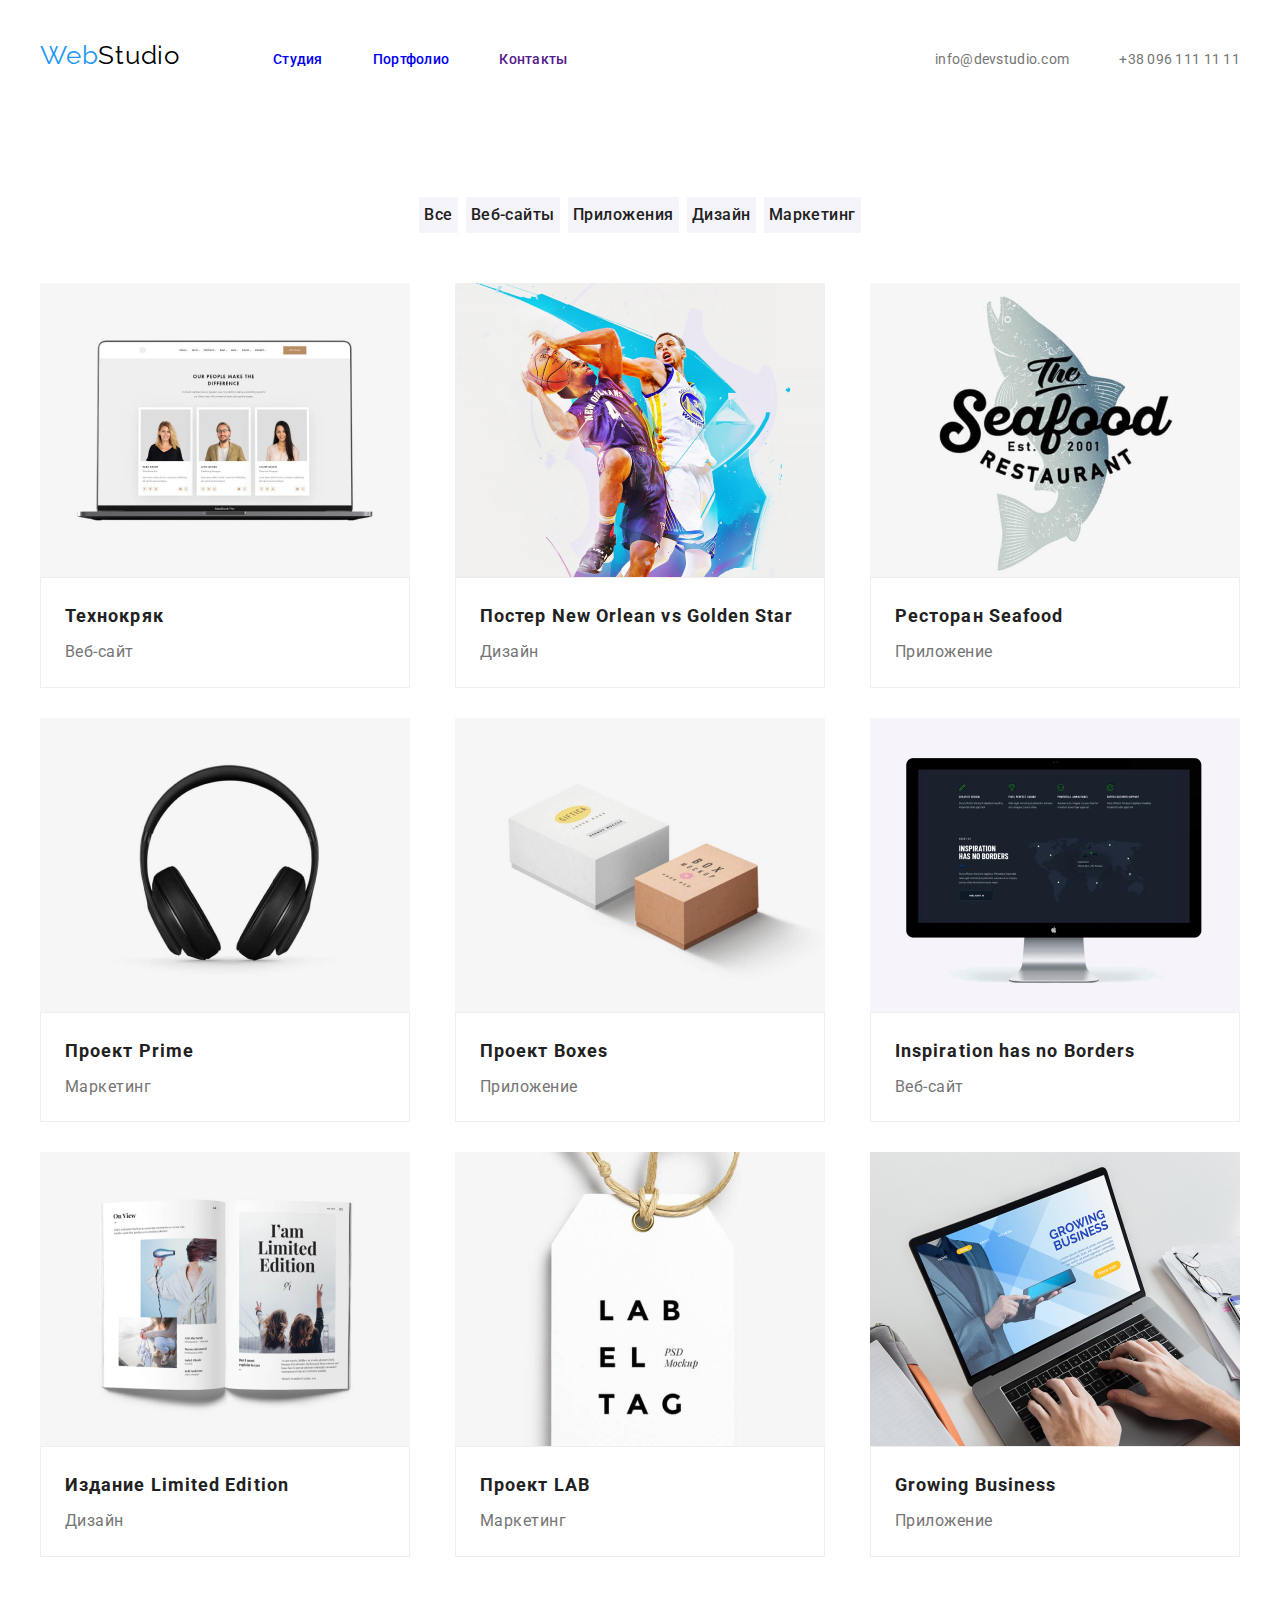
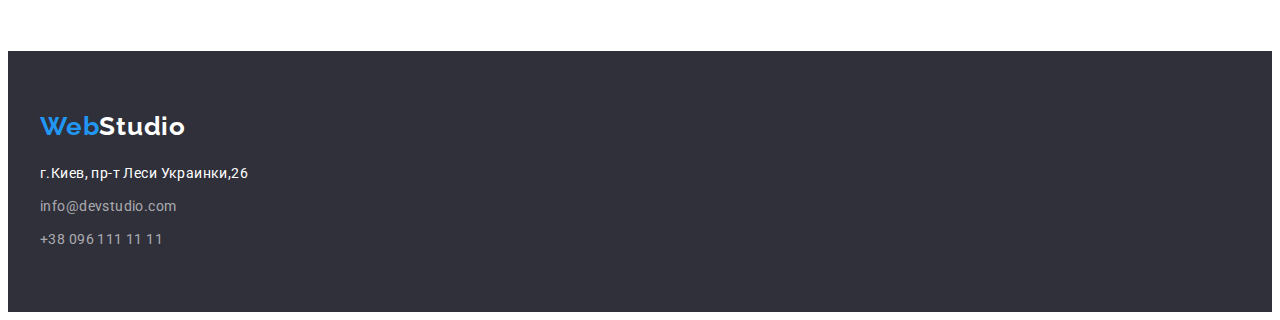
==== portfolio.html @ 10605dd2 "изменения" ====
<!DOCTYPE html>
<html lang="ru">
<head>
    <meta charset="UTF-8">
    <meta http-equiv="X-UA-Compatible" content="IE=edge">
    <meta name="viewport" content="width=device-width, initial-scale=1.0">
    <title>Портфолио</title>
    <link rel="preconnect" href="https://fonts.googleapis.com">
    <link rel="preconnect" href="https://fonts.gstatic.com" crossorigin>
    <link href="https://fonts.googleapis.com/css2?family=Raleway:wght@700&family=Roboto:wght@400;500;700;900&display=swap"
        rel="stylesheet">
        <link rel="stylesheet" href="https://cdnjs.cloudflare.com/ajax/libs/modern-normalize/1.1.0/modern-normalize.min.css"
            integrity="sha512-wpPYUAdjBVSE4KJnH1VR1HeZfpl1ub8YT/NKx4PuQ5NmX2tKuGu6U/JRp5y+Y8XG2tV+wKQpNHVUX03MfMFn9Q=="
            crossorigin="anonymous" referrerpolicy="no-referrer" />
    <link rel="stylesheet" href="./css/slyles.css">
</head>
<body>
    <!-- начальные ссылки -->
    
<header class="header-main ">
    <div class="conteiner correct">
        <a href="" class="logo link"><span class="web">Web</span>Studio</a>
        <nav class="title-nav">
            <ul class="title-nav-list list link">
                <li class="item-li"><a href="./index.html" class="title-nav-text link">Студия</a></li>
                <li class="item-li"><a href="./portfolio.html" class="title-nav-text link">Портфолио</a></li>
                <li class="item-li"><a href="" class="title-nav-text  link">Контакты</a></li>
            </ul>
        </nav>
        <ul class="site-nav list">
            <li class="item-li"><a href="mailto:info@devstudio.com" class="site-nav-mail link ">info@devstudio.com</a>
            </li>
            <li class="item-li"><a href="tel:+380961111111" class="site-nav-tel link">+38 096 111 11 11</a></li>
        </ul>
    </div>
</header>


<main>
<section class="section ">   
    <!-- button menu --> 
    <div class="conteiner">
    <h1 class="visually-hidden">button</h1>
<ul class="button-menu list">
<li class="button-li-portfolio">
<button type="button" class="button-menu-portfolio">Все</button>
</li>
<li class="button-li-portfolio"> <button type="button" class="button-menu-portfolio ">Веб-сайты</button></li>
<li class="button-li-portfolio"><button type="button" class="button-menu-portfolio">Приложения</button></li>
<li class="button-li-portfolio"><button type="button" class="button-menu-portfolio">Дизайн</button></li>
<li class="button-li-portfolio"><button type="button" class="button-menu-portfolio">Маркетинг</button></li>
</ul>
<!-- progect -->
<ul class="project-section-ul list">
    <li class="section-team-card" ><img class="img" src="./images/noutkomg.jpg" alt="ноутбук" width="370" height="290"> 
   <div class="conteiner-card"> 
       <h2 class="project-section-title">Технокряк</h2>
    <p class="project-section-text">Веб-сайт</p>
</div>
</li>
    <li class="section-project-card" ><img class="img" src="./images/basketnrw.jpg" alt="баскетбол" width="370" height="290">
  <div class="conteiner-card"> 
       <h2 lang="en" class="project-section-title">Постер New Orlean vs Golden Star</h2>
    <p class="project-section-text">Дизайн</p>
</div>
</li>

    <li class="section-project-card" ><img class="img" src="./images/seafood.jpg" alt="логотим морской еды" width="370" height="290">
   <div class="conteiner-card"> 
       <h2 lang="en" class="project-section-title">Ресторан Seafood</h2>
    <p class="project-section-text">Приложение</p>
</div>
</li>

    <li class="section-project-card" ><img class="img" src="./images/naush.jpg" alt="наушники" width="370" height="290">
   <div class="conteiner-card"> 
       <h2 lang="en" class="project-section-title">Проект Prime</h2>
    <p class="project-section-text">Маркетинг</p>
</div>
</li>


    <li class="section-project-card" ><img class="img" src="./images/korobki.jpg" alt="коробкт картонные" width="370" height="290">
  <div class="conteiner-card"> 
       <h2 lang="en" class="project-section-title">Проект Boxes</h2>
    <p class="project-section-text">Приложение</p>
</div>
</li>


    <li class="section-project-card"><img class="img" src="./images/monitor.jpg" alt="монитор компьтера" width="370" height="290">
    <div class="conteiner-card">
        <h2 lang="en" class="project-section-title">Inspiration has no Borders</h2>
    <p class="project-section-text">Веб-сайт</p>
</div>
</li>


    <li class="section-project-card" ><img class="img" src="./images/kniga.jpg" alt="книга" width="370" height="290">
    <div class="conteiner-card">
        <h2 lang="en" class="project-section-title">Издание Limited Edition</h2>
    <p class="project-section-text">Дизайн</p>
</div>
</li>


    <li class="section-project-card" ><img  class="img" src="./images/birka.jpg" alt="бирка" width="370" height="290">
    <div class="conteiner-card">
        <h2 class="project-section-title">Проект LAB</h2>
    <p class="project-section-text">Маркетинг</p>
</div>
</li>
    <li class="section-project-card" ><img class="img" src="./images/nout.jpg" alt="руки печатают на ноутбуке" width="370" height="290">
    <div class="conteiner-card">
        <h2 lang="en" class="project-section-title">Growing Business</h2>
    <p class="project-section-text">Приложение</p>
</div>
</li>
</ul>
</div>
</section>
</main>
<!-- Подвал страницы -->
<footer class="footer">
    <div class="conteiner">
        <a href="WebStudio" lang="en" class="footer-webstudio link"><span class="footer-web">Web</span>Studio</a>
        <address class="footer-address">
            <ul class="section-footer list">
                <li class="footer-li"> <a href="https://goo.gl/maps/JEW9ovbfu2PFGyKFA" target="_blank"
                        rel="noopener nofollow noreferrer" class="futer-maps link">
                        г.Киев, пр-т Леси Украинки,26</a> </li>
                <li class="footer-li"><a href=" mailto:info@devstudio.com"
                        class="footer-mail link">info@devstudio.com</a></li>
                <li class="footer-li"><a href="tel:+380961111111" class="footer-tel link">+38 096 111 11 11</a></li>
            </ul>
        </address>
    </div>
</footer>     
 </body>       
        </html>
---- css/slyles.css ----
:root {
    --primery-text-color: #757575;
    --title-text-color: #212121;
    --color-logo: #2196F3;
    --color-bacgraund-hovfut: #2F303A;
    --font-family: 'Raleway', sans-serif;
    --font-family: 'Roboto', sans-serif;
    --bacground-font-waight: #ffffff;
    --footer-mail-telefon: rgba(255, 255, 255, 0.6);

}

/*--------------------------------сброс----------------------*/
.list {
    list-style: none;
}

.link {
    text-decoration: none;
}

h1,
h2,
h3,
p {
    margin-top: 0;
    margin-bottom: 0;
    margin-left: 0;
}

ul,
ol {
    margin-top: 0;
    margin-bottom: 0;
    padding-left: 0;
}

img {
    display: block;
}

/*==========сброс======================*/
body {
    font-family: 'Roboto', sans-serif;
    color: var(--primery-text-color);
}

button {
    cursor: pointer;
}

.section {
    padding-top: 94px;
    padding-bottom: 94px;
}

/*main containires*/
.conteiner-main-portfolio {
    width: 1200px;
    display: flex;
    flex-direction: row;
    justify-content: space-between;
}

.conteiner {
    width: 1200px;
    margin-left: auto;
    margin-right: auto;
    padding-left: 15px;
    padding-right: 15px;
}

.correct {
    display: flex;
    align-items: baseline;
    padding-top: 32px;
    padding-bottom: 32px;
}

.img {
    display: block;
    max-width: 100%;
    height: auto;
}

.hight {
    display: block;
    padding-top: 0;
}

.visually-hidden {
    position: absolute;
    width: 1px;
    height: 1px;
    margin: -1px;
    border: 0;
    padding: 0;
    white-space: nowrap;
    clip-path: inset(100%);
    clip: rect(0 0 0 0);
    overflow: hidden;
}

/*title heder*/
.header-main {
    border-bottom: 1px rgba(0, 0, 0, 1);
    background-color: var(--bacground-font-waight);
}

/*логотип*/
.logo {
    margin-right: 93px;
    font-family: 'Raleway', sans-serif;
    font-size: 26px;
    line-height: 1.2;
    letter-spacing: 0.03em;
    color: #000000;
}

.web {
    color: var(--color-logo);
}

/*навигация хэдэр*/

.title-nav {
    display: block;
    font-weight: 500;
    font-size: 14px;
    line-height: 1.2;
    letter-spacing: 0.02em;
}

.title-nav-list {
    display: flex;
    align-items: baseline;
    font-size: 14px;
    line-height: 1.1;
    letter-spacing: 0.02em;
    color: var(--title-text-color);
}

.item-li:not(:last-child) {
    margin-right: 50px;
}


.title-nav-text {
    display: block;
    font-size: 14px;
    line-height: 1.1;
    letter-spacing: 0.02em
}

.title-nav-text:hover,
.title-nav-text:focus {
    color: var(--color-logo);
}

/*site nav */
.site-nav {
    display: flex;
    margin-left: auto;
    font-size: 14px;
    line-height: 1.2;
    letter-spacing: 0.02em;
}

.site-nav-mail {
    color: var(--primery-text-color);
}

.site-nav-mail:hover,
.site-nav-mail:focus {
    color: var(--color-logo);
}

.site-nav-tel {

    color: var(--primery-text-color);
}

.site-nav-tel:hover,
.site-nav-tel:focus {
    color: var(--color-logo);
}

/*===================================hero==========================*/
.hero {
    padding: 200px 0;
    text-align: center;
    background-color: var(--color-bacgraund-hovfut);
    color: var(--bacground-font-waight);

    background-image: linear-gradient(rgb(48, 49, 59, 0.4), rgb(48, 49, 59, 0.4)),
        url('/images/bacgrounfon.jpg');
    background-repeat: no-repeat;
    background-position: center;
    background-size: auto;
    background-origin: border-box;
}

.hero-title {
    margin-bottom: 40px;
    font-weight: 900;
    font-size: 44px;
    line-height: 60px;
    text-align: center;
    letter-spacing: 0.06em;
    text-transform: uppercase;
    color: var(--bacground-font-waight);
}

.button {
    min-width: 130px;
    padding: 10px 32px;
    font-weight: 700;
    font-size: 16px;
    line-height: 1.8;
    letter-spacing: 0.06em;
    cursor: pointer;
    background-color: var(--color-logo);
    color: var(--bacground-font-waight);
    border: 1px solid #000000;
    text-shadow: 0px 4px 4px rgba(0, 0, 0, 0.25);
}

.button:hover,
.button:focus {
    background-color: #188CE8;
    color: var(--bacground-font-waight);
}

/*========================HERO==================================================*/
/*============================section idea 2==============================================*/

.section-idea-ul {
    display: flex;
    justify-content: space-between;
    flex-basis: calc((100%-120px)/4)
}

.section-idea-details {
    font-size: 14px;
    line-height: 1.7;
    letter-spacing: 0.03em;
    color: var(--primery-text-color);
}

.section-idea-details:not(:last-child) {
    margin-right: 30px;
}

.section-title {
    margin-bottom: 10px;
    font-weight: 700;
    font-size: 14px;
    line-height: 1.1;
    letter-spacing: 0.03em;
    text-transform: uppercase;
    color: var(--title-text-color);
}

/*-------------------------------section-whatarewedoing-------------------------*/
.dopclass {
    display: block;
    padding-top: 0;
}

.section-title-main {
    font-weight: 700;
    font-size: 36px;
    line-height: 1.1;
    text-align: center;
    letter-spacing: 0.03em;
    color: var(--title-text-color);
}

.section-title-main {
    margin-bottom: 50px;
}

.feachers-list {
    display: flex;
    flex-direction: row;
    justify-content: space-between;
    align-items: flex-start;
}

.fichers-cards:not(:last-child) {
    margin-right: 30px;
}

.fichers-cards {
    flex-basis: calc((100%-90px)/3);
}

/*=================================section team===========================================*/
.team {
    background-color: #F5F4FA;
}

.section-team-ul {
    display: flex;
    justify-content: space-between;
    align-items: center;
    flex-wrap: wrap;
    flex-basis: calc((100%-120px)/4);
}

.section-team-card:not(:nth-child(4n)) {
    margin-right: 30px;
}

.section-team .section-team-card {
    background-color: var(--bacground-font-waight);
}

.section-title-team {
    margin-bottom: 10px;
    font-weight: 500;
    font-size: 16px;
    line-height: 1.2;
    text-align: center;
    letter-spacing: 0.03em;
    color: var(--title-text-color);
}

.section-team-prof {
    font-size: 16px;
    line-height: 1.2;
    text-align: center;
    letter-spacing: 0.03em;
    color: var(--primery-text-color);
}

.cont-team-text {
    padding: 30px 0;
    box-shadow: 0px 1px 3px rgba(0, 0, 0, 0.12), 0px 1px 1px rgba(0, 0, 0, 0.14), 0px 2px 1px rgba(0, 0, 0, 0.2);
    border-radius: 0px 0px 4px 4px;
}

/*=================================section team===========================================*/
/*=========================================footer================================================*/
.footer {
    display: block;
    padding: 60px 0;
    background-color: var(--color-bacgraund-hovfut);
    color: var(--bacground-font-waight) rpga;
    cursor: pointer;
}

.footer-webstudio {
    font-family: 'Raleway', sans-serif;
    font-weight: 700;
    font-size: 26px;
    line-height: 1.2;
    letter-spacing: 0.03em;
    color: var(--bacground-font-waight);
}

.footer-address {
    margin-top: 20px;
    font-style: normal;
    font-weight: 400;
    font-size: 14px;
    line-height: 1.7;
    letter-spacing: 0.03em;
}

.footer-web {

    color: var(--color-logo);
}

.footer-li:not(:last-child) {
    margin-bottom: 9px;
}

.futer-maps {
    color: var(--bacground-font-waight);
}

.footer-mail {
    color: var(--footer-mail-telefon);
}

.footer-tel {

    color: var(--footer-mail-telefon);
}

/*=========================================footer================================================*/
/*============================PORTFOLIO=============================================*/

/*main sectiom*/

.button-menu {
    display: flex;
    justify-content: center;
    min-width: 130px;
    padding-bottom: 50px;
}

/*button portfolio*/
.button-menu-portfolio {
    padding: 5px;
    font-family: inherit;
    font-weight: 500;
    font-size: 16px;
    line-height: 1.6;
    text-align: center;
    letter-spacing: 0.03em;
    background-color: #F5F4FA;
    color: var(--title-text-color);
    cursor: pointer;
    border: 0px;
}

.button-menu-portfolio:hover,
.button-menu-portfolio:focus {
    background-color: var(--color-logo);
    color: var(--bacground-font-waight)
}

/*progect card section*/

.project-section-ul {
    display: flex;
    justify-content: space-between;
    flex-wrap: wrap;
}

.button-li-portfolio:not(:last-child) {
    margin-right: 8px;
}

.conteiner-card {
    padding-top: 20px;
    padding-right: 24px;
    padding-left: 24px;
    padding-bottom: 20px;
    border: 1px solid rgba(238, 238, 238, 1)
}

.section-project-card:not(:nth-last-child(-n + 3)) {
    margin-bottom: 30px;
}

.section-project-card {

    background-color: var(--bacground-font-waight);
}

.section-project-card:not(:nth-child(3n)) {
    margin-right: 30px;
}

.project-section-title {
    margin-bottom: 4px;
    font-weight: 700;
    font-size: 18px;
    line-height: 2;
    letter-spacing: 0.06em;
    color: var(--title-text-color);
}

.project-section-text {
    font-size: 16px;
    line-height: 1.8;
    letter-spacing: 0.03em;
    color: var(--primery-text-color);
}
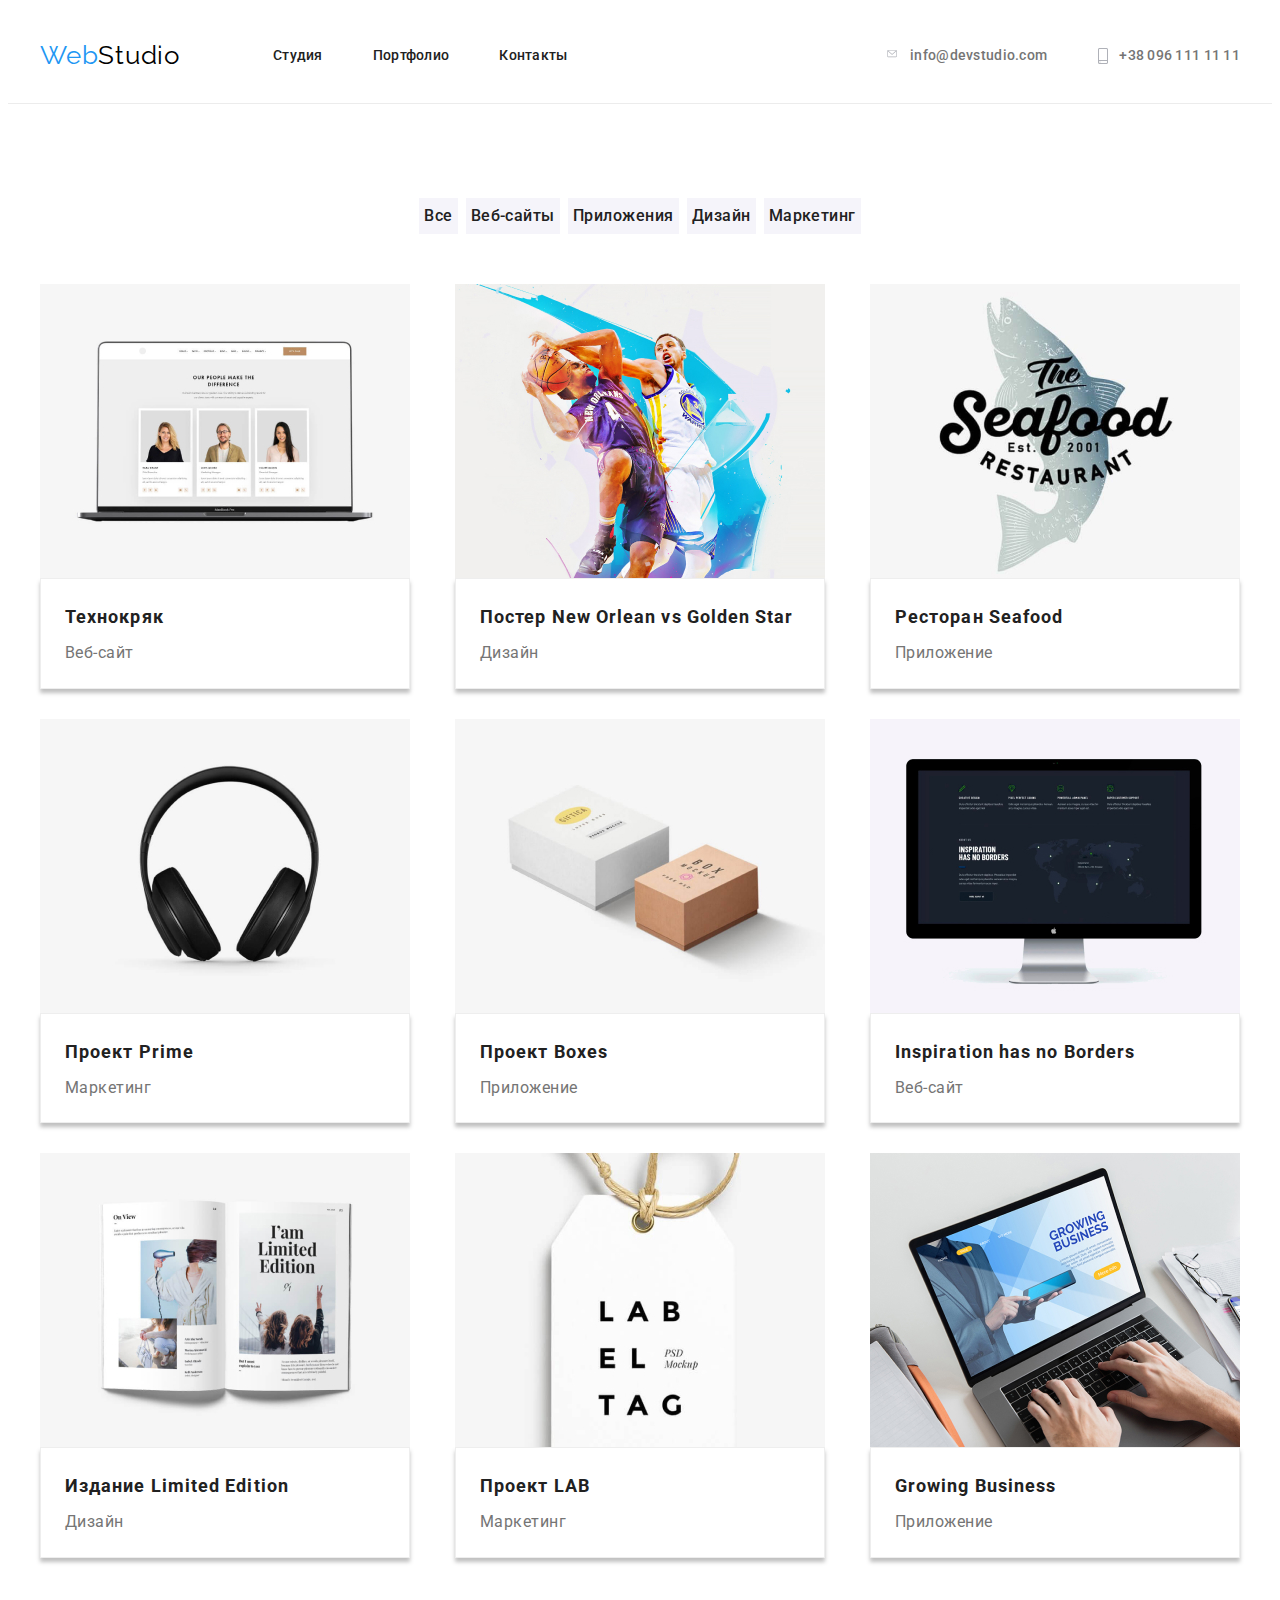
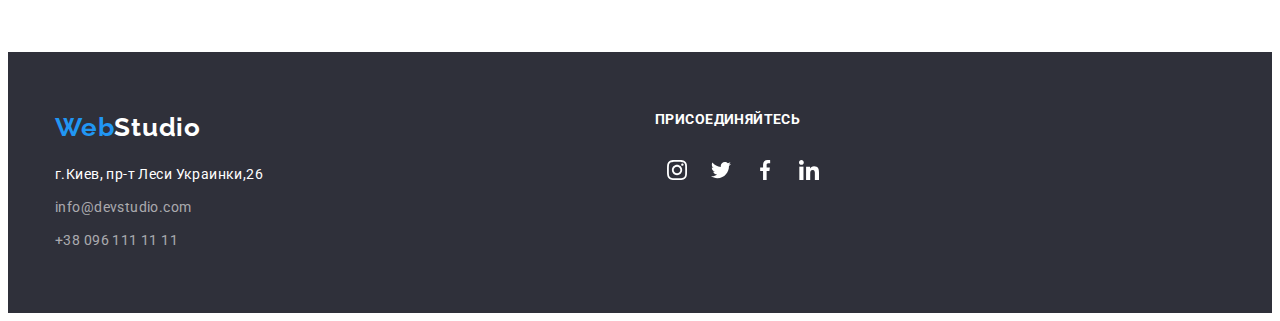
==== commit da429333: "дз" ====
--- a/portfolio.html
+++ b/portfolio.html
@@ -17,7 +17,7 @@
 <body>
     <!-- начальные ссылки -->
     
-<header class="header-main ">
+<header class="header-main">
     <div class="conteiner correct">
         <a href="" class="logo link"><span class="web">Web</span>Studio</a>
         <nav class="title-nav">
@@ -27,10 +27,21 @@
                 <li class="item-li"><a href="" class="title-nav-text  link">Контакты</a></li>
             </ul>
         </nav>
-        <ul class="site-nav list">
-            <li class="item-li"><a href="mailto:info@devstudio.com" class="site-nav-mail link ">info@devstudio.com</a>
-            </li>
-            <li class="item-li"><a href="tel:+380961111111" class="site-nav-tel link">+38 096 111 11 11</a></li>
+        <div class="conteiner-telphon">
+            <ul class="site-nav list">
+                <svg class="client-svg-icon-konv">
+                    <use class="link-svg" href="/images/sprite.svg#icon-konve"></use>
+                </svg>
+                <li class="item-li"><a href="mailto:info@devstudio.com" class="site-nav-mail link ">info@devstudio.com
+                    </a></li>
+
+                <svg class="client-svg-icon-smar">
+                    <use class="link-svg" href="/images/sprite.svg#icon-smartphonopt"></use>
+                </svg>
+                <li class="item-li"><a href="tel:+380961111111" class="site-nav-tel link">+38 096 111 11 11
+
+                    </a></li>
+        </div>
         </ul>
     </div>
 </header>
@@ -102,8 +113,6 @@
     <p class="project-section-text">Дизайн</p>
 </div>
 </li>
-
-
     <li class="section-project-card" ><img  class="img" src="./images/birka.jpg" alt="бирка" width="370" height="290">
     <div class="conteiner-card">
         <h2 class="project-section-title">Проект LAB</h2>
@@ -121,20 +130,59 @@
 </section>
 </main>
 <!-- Подвал страницы -->
-<footer class="footer">
-    <div class="conteiner">
-        <a href="WebStudio" lang="en" class="footer-webstudio link"><span class="footer-web">Web</span>Studio</a>
-        <address class="footer-address">
-            <ul class="section-footer list">
-                <li class="footer-li"> <a href="https://goo.gl/maps/JEW9ovbfu2PFGyKFA" target="_blank"
-                        rel="noopener nofollow noreferrer" class="futer-maps link">
-                        г.Киев, пр-т Леси Украинки,26</a> </li>
-                <li class="footer-li"><a href=" mailto:info@devstudio.com"
-                        class="footer-mail link">info@devstudio.com</a></li>
-                <li class="footer-li"><a href="tel:+380961111111" class="footer-tel link">+38 096 111 11 11</a></li>
+<footer class="footer hoveback">
+    <div class="conteiner conteinerdop">
+        <div class="conteiner pad ">
+            <a href="WebStudio" lang="en" class="footer-webstudio link"><span class="footer-web">Web</span>Studio</a>
+            <address class="footer-address">
+                <ul class="section-footer list ">
+                    <li class="footer-li"> <a href="https://goo.gl/maps/JEW9ovbfu2PFGyKFA" target="_blank"
+                            rel="noopener nofollow noreferrer" class="futer-maps link">
+                            г.Киев, пр-т Леси Украинки,26</a> </li>
+                    <li class="footer-li"><a href=" mailto:info@devstudio.com"
+                            class="footer-mail link">info@devstudio.com</a></li>
+                    <li class="footer-li"><a href="tel:+380961111111" class="footer-tel link">+38 096 111 11 11</a></li>
+                </ul>
+        </div>
+        </address>
+        <div class="conteiner">
+            <h3 class="section-title futer-text-join">присоединяйтесь</h3>
+            <ul class="futer-social  list">
+                <li class="futer-soc-list">
+                    <a class="futer-link" href="">
+                        <svg href="" class="futer-icon" widht="20" height="20">
+                            <use class="use-lincfut link-svg" href="/images/sprite.svg#icon-instagram">
+                            </use>
+                        </svg>
+                    </a>
+                </li>
+                <li class="futer-soc-list">
+                    <a href="" class="futer-link ">
+                        <svg class="futer-icon" widht="20" height="20">
+                            <use class="use-lincfut link-svg" href="/images/sprite.svg#icon-twitter">
+                            </use>
+                        </svg>
+                    </a>
+                </li>
+                <li class="futer-soc-list">
+                    <a href="" class="futer-link">
+                        <svg class="futer-icon" widht="20" height="20">
+                            <use class="use-lincfut link-svg" href="/images/sprite.svg#icon-facebook">
+                            </use>
+                        </svg>
+                    </a>
+                </li>
+                <li class="futer-soc-list">
+                    <a href="" class="futer-link">
+                        <svg class="futer-icon" widht="20" height="20">
+                            <use class="use-lincfut link-svg" href="/images/sprite.svg#icon-linkedin">
+                            </use>
+                        </svg>
+                    </a>
+                </li>
             </ul>
-        </address>
+        </div>
     </div>
-</footer>     
+</footer>
  </body>       
         </html>--- a/css/slyles.css
+++ b/css/slyles.css
@@ -72,12 +72,14 @@
 
 .correct {
     display: flex;
-    align-items: baseline;
+    align-items:center;
     padding-top: 32px;
     padding-bottom: 32px;
-}
-
-.img {
+
+ 
+}
+
+img {
     display: block;
     max-width: 100%;
     height: auto;
@@ -103,7 +105,7 @@
 
 /*title heder*/
 .header-main {
-    border-bottom: 1px rgba(0, 0, 0, 1);
+    border-bottom: 1px solid rgba(236, 236, 236, 1);
     background-color: var(--bacground-font-waight);
 }
 
@@ -123,17 +125,10 @@
 
 /*навигация хэдэр*/
 
-.title-nav {
-    display: block;
-    font-weight: 500;
-    font-size: 14px;
-    line-height: 1.2;
-    letter-spacing: 0.02em;
-}
-
 .title-nav-list {
     display: flex;
     align-items: baseline;
+
     font-size: 14px;
     line-height: 1.1;
     letter-spacing: 0.02em;
@@ -141,15 +136,20 @@
 }
 
 .item-li:not(:last-child) {
-    margin-right: 50px;
-}
-
-
+    content: "";
+    margin-right: 50px;}
+.client-svg-icon{
+    width: 16px;
+    height: 12px;
+
+}
 .title-nav-text {
     display: block;
+    color: var(--title-text-color);
+font-weight: 500;
     font-size: 14px;
-    line-height: 1.1;
-    letter-spacing: 0.02em
+    line-height: 1.2;
+    letter-spacing: 0.02em;
 }
 
 .title-nav-text:hover,
@@ -159,13 +159,19 @@
 
 /*site nav */
 .site-nav {
-    display: flex;
+    display:flex;
+    align-items: center;
     margin-left: auto;
+   font-weight: 500;
     font-size: 14px;
     line-height: 1.2;
     letter-spacing: 0.02em;
-}
-
+    
+}
+.conteiner-telphon{
+    display: flex;
+margin-left: auto;
+}
 .site-nav-mail {
     color: var(--primery-text-color);
 }
@@ -175,8 +181,21 @@
     color: var(--color-logo);
 }
 
+.client-svg-icon-konv{
+width: 16px;
+height: 12px;
+margin-right: 10px;
+
+cursor: pointer;
+}
+.client-svg-icon-smar{
+    width: 12px;
+    height: 16px;
+    margin-right: 10px;
+    
+    cursor: pointer;
+}
 .site-nav-tel {
-
     color: var(--primery-text-color);
 }
 
@@ -192,14 +211,19 @@
     background-color: var(--color-bacgraund-hovfut);
     color: var(--bacground-font-waight);
 
-    background-image: linear-gradient(rgb(48, 49, 59, 0.4), rgb(48, 49, 59, 0.4)),
-        url('/images/bacgrounfon.jpg');
-    background-repeat: no-repeat;
-    background-position: center;
-    background-size: auto;
-    background-origin: border-box;
-}
-
+    
+}
+.hero-bacgraund{
+  max-width: 1600px;
+        height: 600px;
+        margin-left: auto;
+        margin-right: auto; 
+    
+        background-image: linear-gradient(rgba(47, 48, 58, 0.4), rgba(47, 48, 58, 0.4)),
+        url('/images/optimizfon.jpg');   
+    border: 1px solid #000000;
+        box-shadow: 0px 4px 4px rgba(0, 0, 0, 0.25);
+}
 .hero-title {
     margin-bottom: 40px;
     font-weight: 900;
@@ -238,6 +262,7 @@
     display: flex;
     justify-content: space-between;
     flex-basis: calc((100%-120px)/4)
+    
 }
 
 .section-idea-details {
@@ -246,12 +271,32 @@
     letter-spacing: 0.03em;
     color: var(--primery-text-color);
 }
-
+    /*display: block;
+        content: '';
+        height: 120px;
+        margin-bottom: 30px;
+        background: #F5F4FA;
+        border-radius: 4px;
+}*/
+.svg-idei-conteiner{
+    
+    width: 270px;
+    height: 120px;
+    background: #F5F4FA;
+    border-radius: 4px;
+    margin-top: 30px;
+  
+}
 .section-idea-details:not(:last-child) {
     margin-right: 30px;
 }
-
-.section-title {
+.icon-idea-svg{
+display: inline-block;
+    margin: 25px 102px;
+    
+}
+
+.section-title {  
     margin-bottom: 10px;
     font-weight: 700;
     font-size: 14px;
@@ -306,6 +351,7 @@
     align-items: center;
     flex-wrap: wrap;
     flex-basis: calc((100%-120px)/4);
+    background-color: var(--bacground-font-waight);
 }
 
 .section-team-card:not(:nth-child(4n)) {
@@ -332,6 +378,7 @@
     text-align: center;
     letter-spacing: 0.03em;
     color: var(--primery-text-color);
+    margin-bottom: 16px;
 }
 
 .cont-team-text {
@@ -339,17 +386,72 @@
     box-shadow: 0px 1px 3px rgba(0, 0, 0, 0.12), 0px 1px 1px rgba(0, 0, 0, 0.14), 0px 2px 1px rgba(0, 0, 0, 0.2);
     border-radius: 0px 0px 4px 4px;
 }
+.team-ul-list{
+    display: flex;  
+padding-left: 32px;
+padding-right: 30px;
+}
+
+.client-soc-linc:hover,
+.client-soc-linc:focus
+ {
+background-color:var(--color-logo) ;
+
+}
+.team-social-list{
+    display:block;
+}
+.team-social-list:not(:last-child){
+margin-right: 10px;    
+}
+.client-svg-icon{
+   width: 20px; 
+   height: 20px; 
+}
+
+.client-soc-linc{
+ display:flex;  
+  justify-content: center;
+align-items: center;
+  width: 44px;
+  height: 44px;
+ border-radius:50%;} 
+
+/*=================client section==================================*/
+.client-list{
+  display:flex;
+  align-items:center;
+}
+.client-li:not(:last-child){
+ margin-right: 30px;   
+}
+.socil-clients-link{
+    display: flex;
+    justify-content: center;
+    align-items: center;
+       width: 170px;
+    height: 92px; 
+    border: 1px solid rgba(175, 177, 184, 1);
+}
+.link-svg:hover,
+.link-svg:focus{
+fill: var(--color-logo);
+stroke:var(--bacground-font-waight);
+}
+.link-svg{
+    fill: #AFB1B8;
+    color: #ffffff;   
+}
 
 /*=================================section team===========================================*/
 /*=========================================footer================================================*/
 .footer {
-    display: block;
+    display: flex;
     padding: 60px 0;
     background-color: var(--color-bacgraund-hovfut);
     color: var(--bacground-font-waight) rpga;
     cursor: pointer;
 }
-
 .footer-webstudio {
     font-family: 'Raleway', sans-serif;
     font-weight: 700;
@@ -389,6 +491,48 @@
 
     color: var(--footer-mail-telefon);
 }
+.conteinerdop{
+    display:flex;
+    justify-content: end;
+background-color: var(--color-bacgraund-hovfut);
+}
+
+.ccc{
+    margin-left: 70px;
+}
+.hoveback{
+    padding: 60px 0;
+    background-color: var(--color-bacgraund-hovfut);
+}
+.futer-social{
+    display: flex;
+    margin-left: auto;
+}
+.futer-link{
+    display:flex;
+        align-items: center;
+        justify-content: center;
+        width: 44px;
+            height: 44px;
+            border-radius: 50%;
+}
+
+.use-lincfut{
+    display:flex;
+    width: 20px;
+    height: 20px;
+    fill:var(--bacground-font-waight);
+}
+.futer-link:hover,
+.futer-link:focus
+{
+background-color: var(--color-logo);
+
+}
+.futer-text-join{
+    margin-bottom:20px;
+    color: #ffffff;
+}
 
 /*=========================================footer================================================*/
 /*============================PORTFOLIO=============================================*/
@@ -398,8 +542,7 @@
 .button-menu {
     display: flex;
     justify-content: center;
-    min-width: 130px;
-    padding-bottom: 50px;
+    margin-bottom: 50px;
 }
 
 /*button portfolio*/
@@ -436,11 +579,15 @@
 }
 
 .conteiner-card {
+
     padding-top: 20px;
     padding-right: 24px;
     padding-left: 24px;
     padding-bottom: 20px;
-    border: 1px solid rgba(238, 238, 238, 1)
+box-shadow: 0px 4px 4px 0px rgba(0, 0, 0, 0.25);
+    
+    border: 1px solid rgba(238, 238, 238, 1);
+    
 }
 
 .section-project-card:not(:nth-last-child(-n + 3)) {
@@ -454,6 +601,7 @@
 
 .section-project-card:not(:nth-child(3n)) {
     margin-right: 30px;
+
 }
 
 .project-section-title {
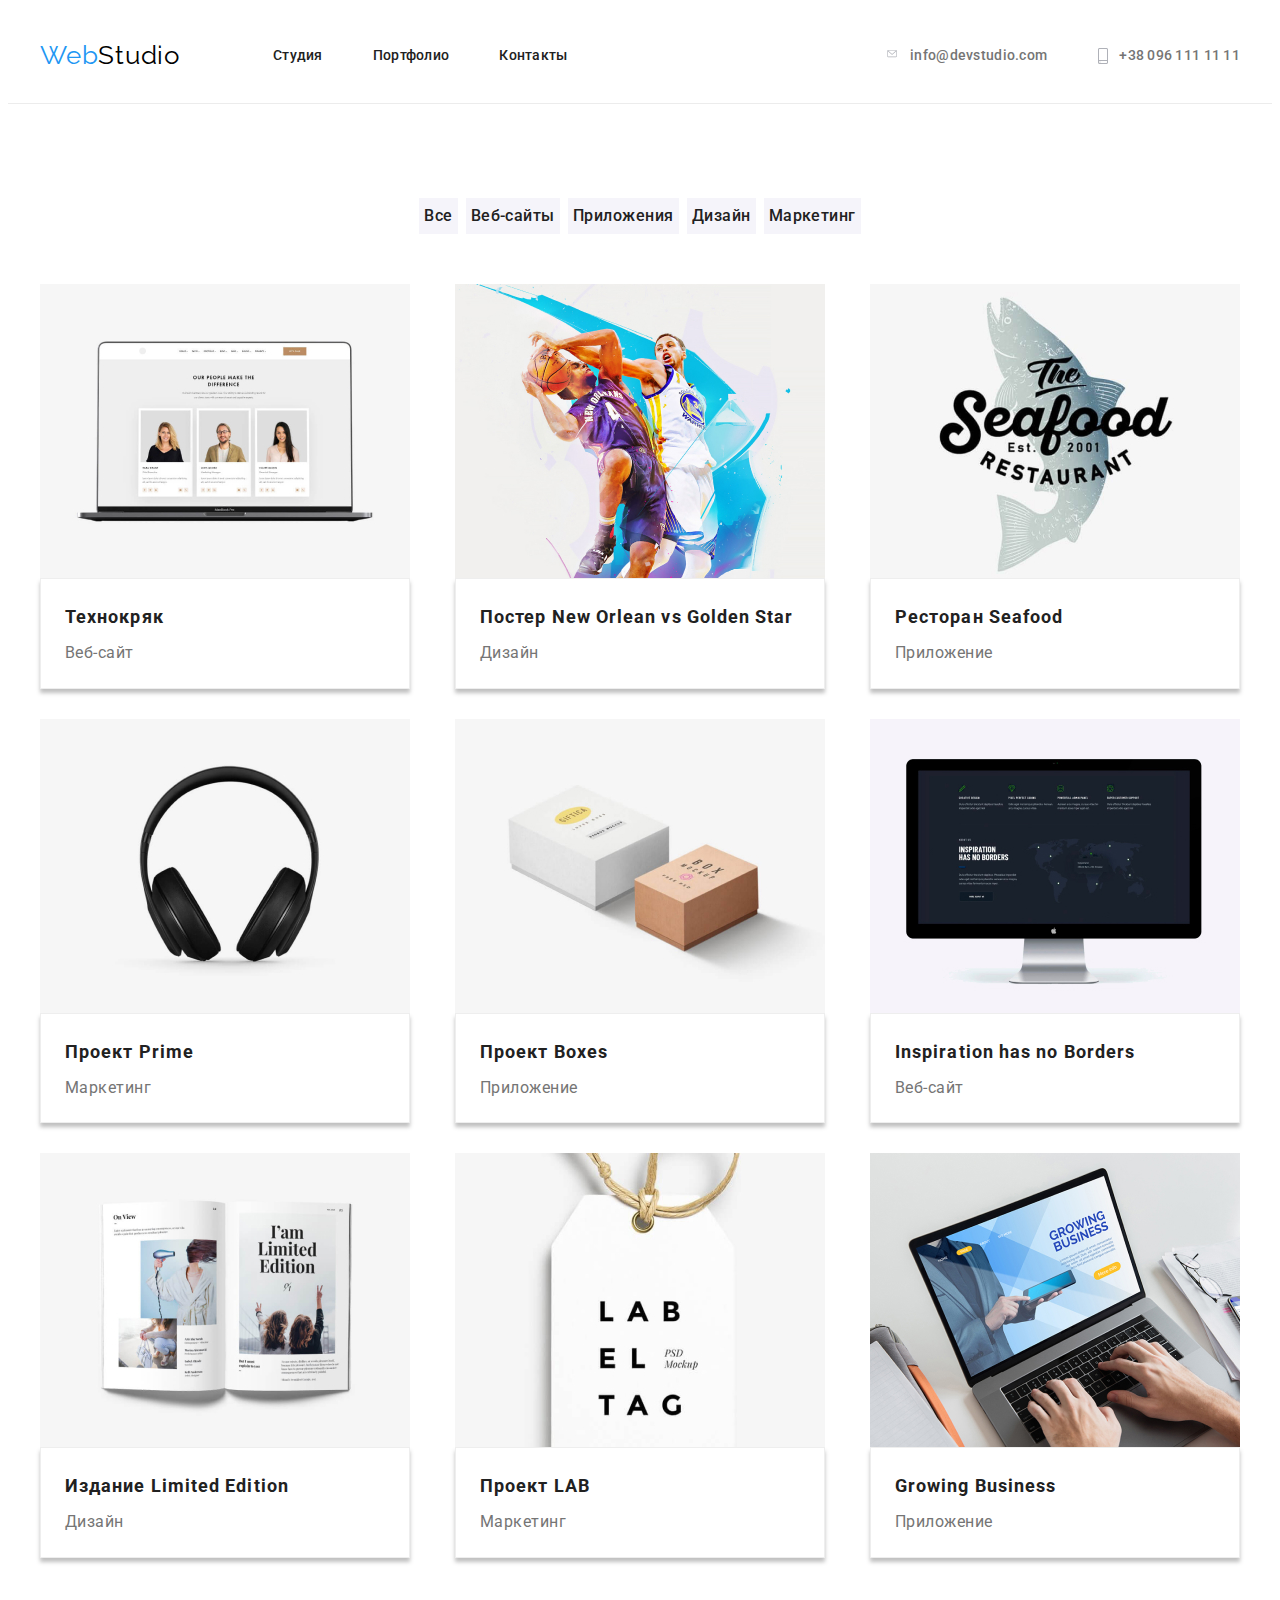
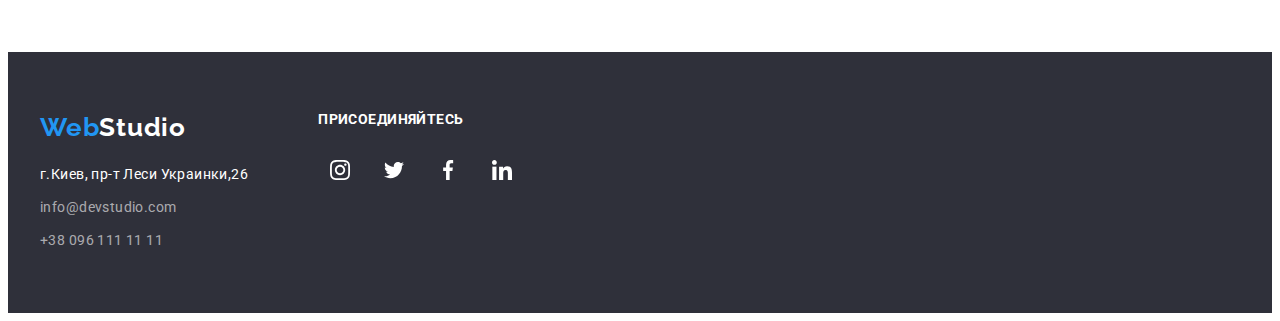
==== commit 8124406c: "ор" ====
--- a/portfolio.html
+++ b/portfolio.html
@@ -132,7 +132,7 @@
 <!-- Подвал страницы -->
 <footer class="footer hoveback">
     <div class="conteiner conteinerdop">
-        <div class="conteiner pad ">
+        <div class=" con">
             <a href="WebStudio" lang="en" class="footer-webstudio link"><span class="footer-web">Web</span>Studio</a>
             <address class="footer-address">
                 <ul class="section-footer list ">
@@ -145,7 +145,7 @@
                 </ul>
         </div>
         </address>
-        <div class="conteiner">
+        <div class="ccc">
             <h3 class="section-title futer-text-join">присоединяйтесь</h3>
             <ul class="futer-social  list">
                 <li class="futer-soc-list">
--- a/css/slyles.css
+++ b/css/slyles.css
@@ -493,11 +493,13 @@
 }
 .conteinerdop{
     display:flex;
-    justify-content: end;
+    justify-content: flex-start;
 background-color: var(--color-bacgraund-hovfut);
 }
 
 .ccc{
+    display: inline-block;
+    justify-content: center;
     margin-left: 70px;
 }
 .hoveback{
@@ -516,7 +518,9 @@
             height: 44px;
             border-radius: 50%;
 }
-
+.futer-soc-list:not(:last-child){
+    margin-right: 10px;
+}
 .use-lincfut{
     display:flex;
     width: 20px;
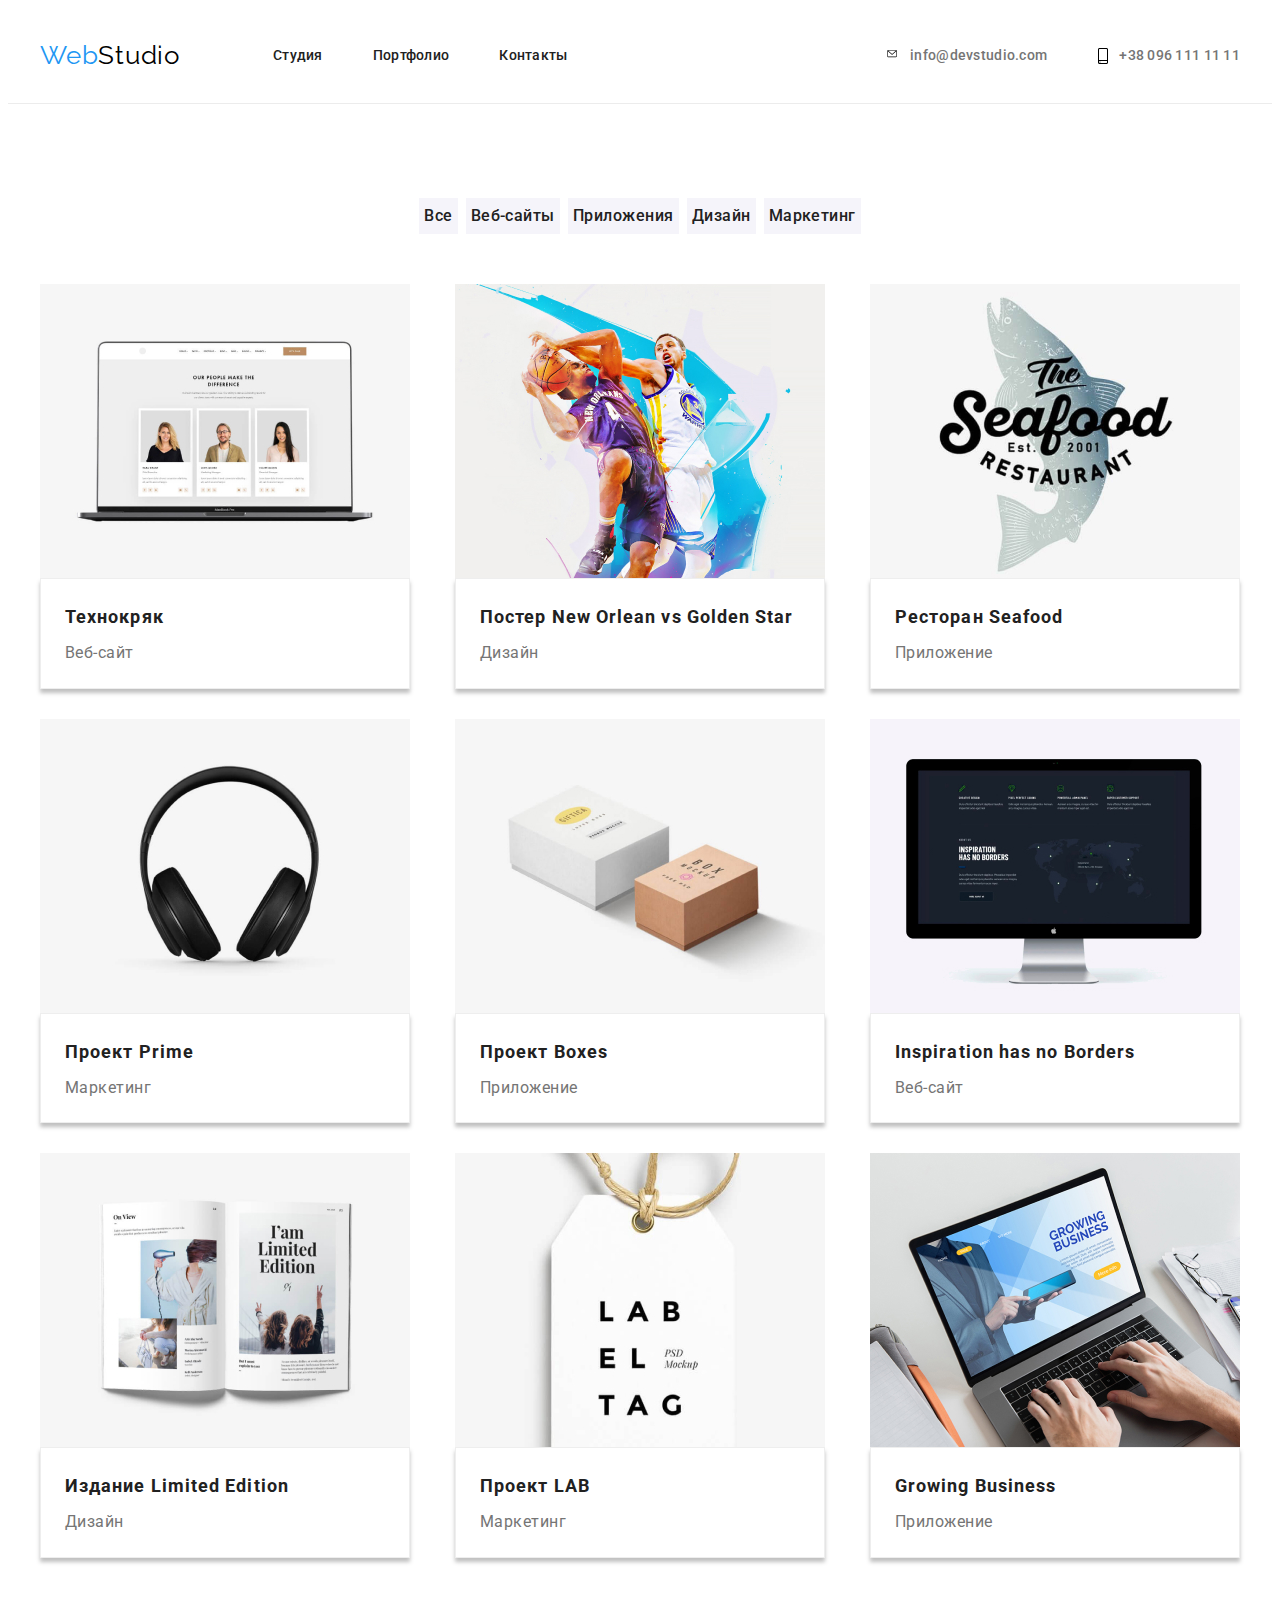
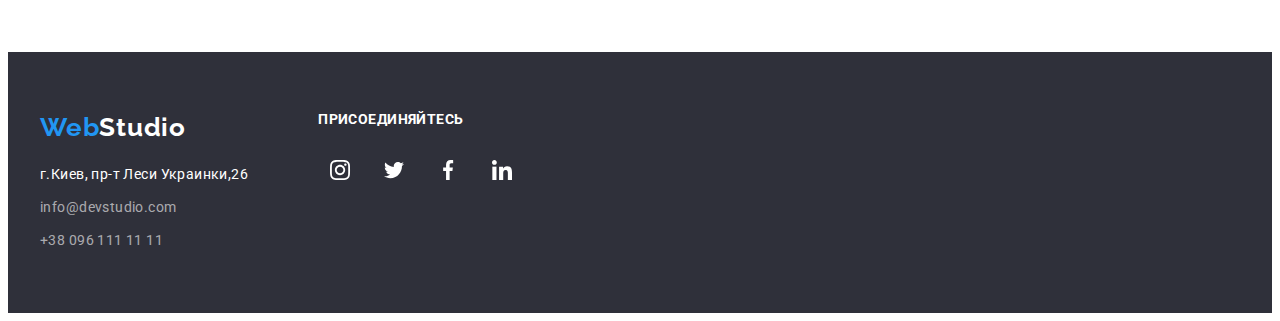
==== commit c66f2878: "kjlk" ====
--- a/portfolio.html
+++ b/portfolio.html
@@ -29,14 +29,14 @@
         </nav>
         <div class="conteiner-telphon">
             <ul class="site-nav list">
-                <svg class="client-svg-icon-konv">
-                    <use class="link-svg" href="/images/sprite.svg#icon-konve"></use>
+                <svg class="client-svg-icon-konv" width="16px"height="12px">
+                    <use class="" href="./images/sprite.svg#icon-konve"></use>
                 </svg>
                 <li class="item-li"><a href="mailto:info@devstudio.com" class="site-nav-mail link ">info@devstudio.com
                     </a></li>
 
-                <svg class="client-svg-icon-smar">
-                    <use class="link-svg" href="/images/sprite.svg#icon-smartphonopt"></use>
+                <svg class="client-svg-icon-smar"  width="12px"height="16px">
+                    <use class="" href="./images/sprite.svg#icon-smartphonopt"></use>
                 </svg>
                 <li class="item-li"><a href="tel:+380961111111" class="site-nav-tel link">+38 096 111 11 11
 
--- a/css/slyles.css
+++ b/css/slyles.css
@@ -185,6 +185,7 @@
 width: 16px;
 height: 12px;
 margin-right: 10px;
+color: rgba(117, 117, 117, 1);
 
 cursor: pointer;
 }
@@ -197,6 +198,7 @@
 }
 .site-nav-tel {
     color: var(--primery-text-color);
+    color: rgba(117, 117, 117, 1);
 }
 
 .site-nav-tel:hover,
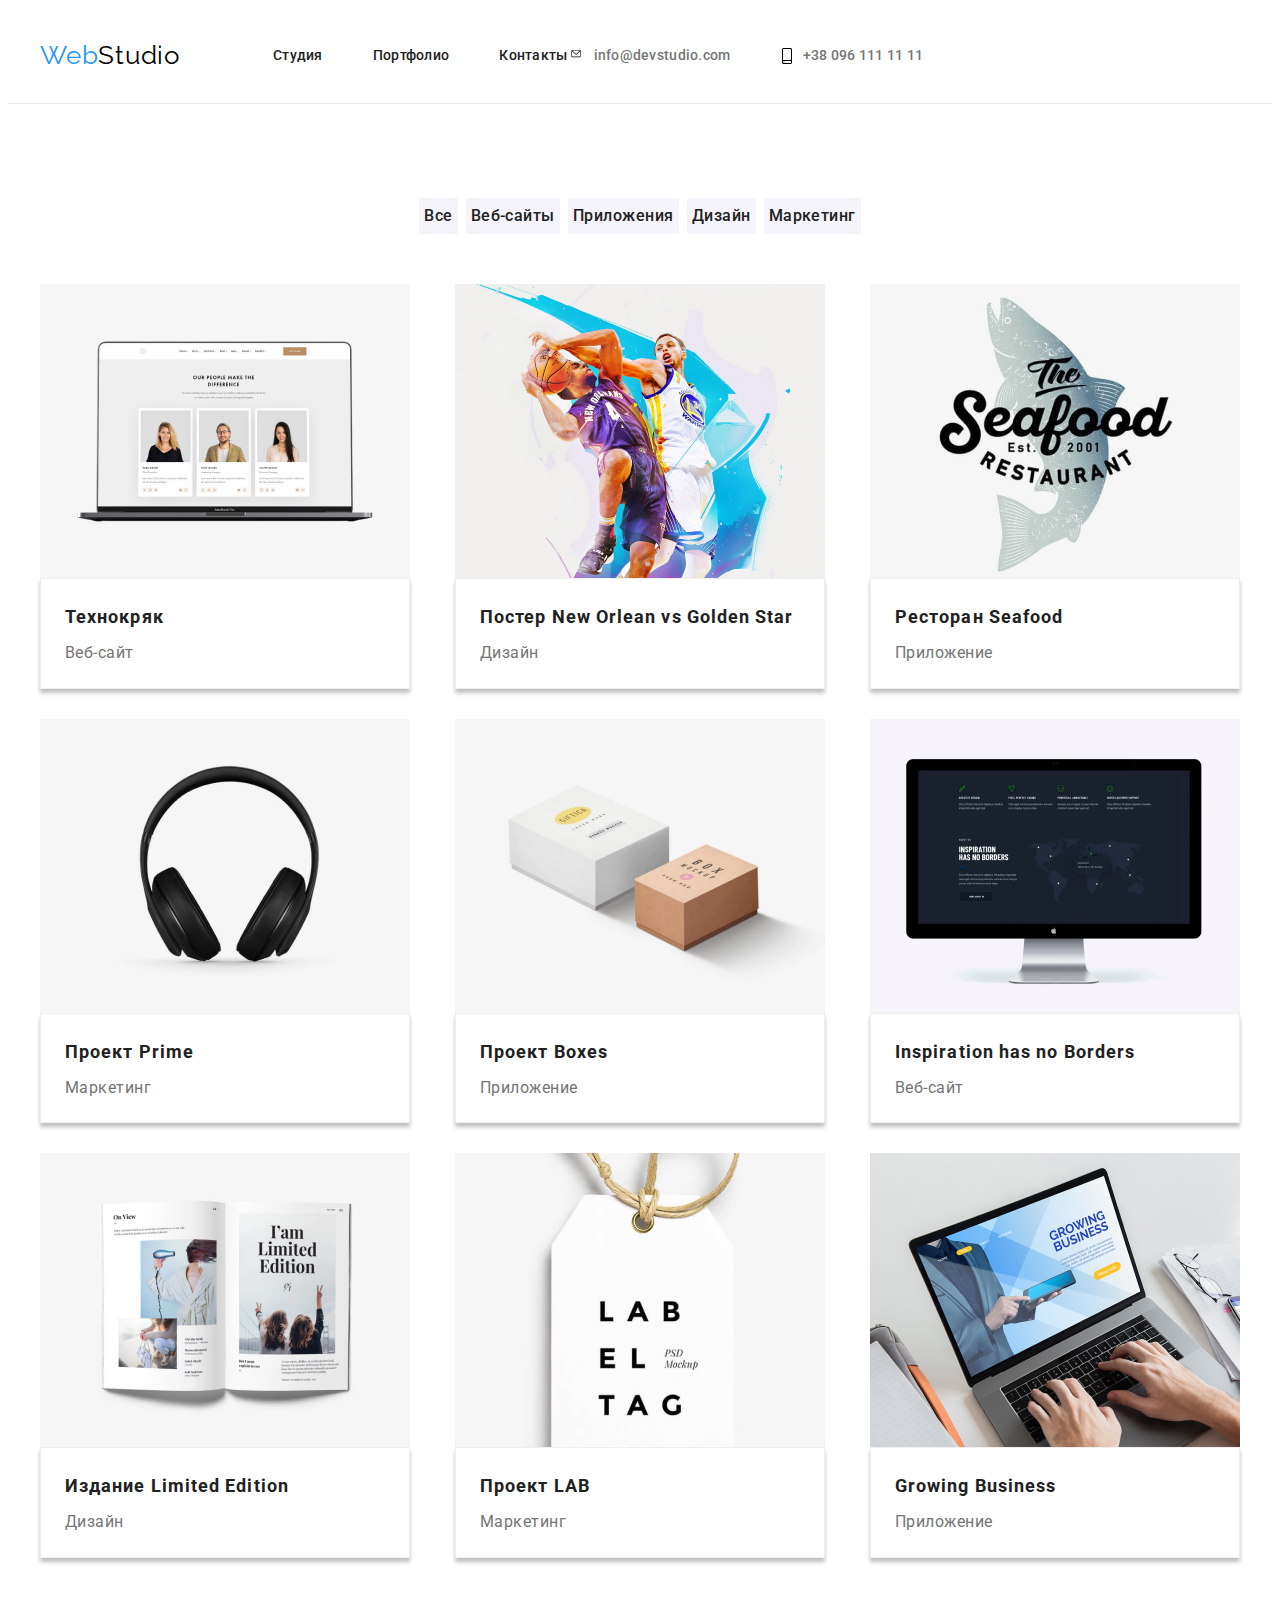
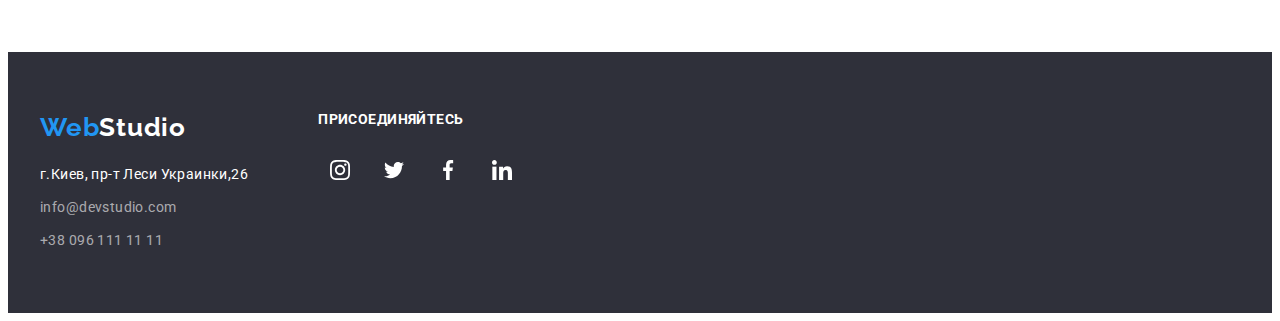
==== commit 39a22a29: "дз" ====
--- a/portfolio.html
+++ b/portfolio.html
@@ -151,7 +151,7 @@
                 <li class="futer-soc-list">
                     <a class="futer-link" href="">
                         <svg href="" class="futer-icon" widht="20" height="20">
-                            <use class="use-lincfut link-svg" href="/images/sprite.svg#icon-instagram">
+                            <use class="use-lincfut link-svg" href="./images/sprite.svg#icon-instagram">
                             </use>
                         </svg>
                     </a>
@@ -159,7 +159,7 @@
                 <li class="futer-soc-list">
                     <a href="" class="futer-link ">
                         <svg class="futer-icon" widht="20" height="20">
-                            <use class="use-lincfut link-svg" href="/images/sprite.svg#icon-twitter">
+                            <use class="use-lincfut link-svg" href="./images/sprite.svg#icon-twitter">
                             </use>
                         </svg>
                     </a>
@@ -167,7 +167,7 @@
                 <li class="futer-soc-list">
                     <a href="" class="futer-link">
                         <svg class="futer-icon" widht="20" height="20">
-                            <use class="use-lincfut link-svg" href="/images/sprite.svg#icon-facebook">
+                            <use class="use-lincfut link-svg" href="./images/sprite.svg#icon-facebook">
                             </use>
                         </svg>
                     </a>
@@ -175,7 +175,7 @@
                 <li class="futer-soc-list">
                     <a href="" class="futer-link">
                         <svg class="futer-icon" widht="20" height="20">
-                            <use class="use-lincfut link-svg" href="/images/sprite.svg#icon-linkedin">
+                            <use class="use-lincfut link-svg" href="./images/sprite.svg#icon-linkedin">
                             </use>
                         </svg>
                     </a>
--- a/css/slyles.css
+++ b/css/slyles.css
@@ -7,6 +7,7 @@
     --font-family: 'Roboto', sans-serif;
     --bacground-font-waight: #ffffff;
     --footer-mail-telefon: rgba(255, 255, 255, 0.6);
+    --icon-color:#AFB1B8;
 
 }
 
@@ -168,7 +169,7 @@
     letter-spacing: 0.02em;
     
 }
-.conteiner-telphon{
+.conteiner-tel-mail{
     display: flex;
 margin-left: auto;
 }
@@ -398,11 +399,8 @@
 .client-soc-linc:focus
  {
 background-color:var(--color-logo) ;
-
-}
-.team-social-list{
-    display:block;
-}
+}
+
 .team-social-list:not(:last-child){
 margin-right: 10px;    
 }
@@ -418,7 +416,14 @@
   width: 44px;
   height: 44px;
  border-radius:50%;} 
-
+.link-svg:hover,
+.link-svg:focus{
+fill: var(--bacground-font-waight);
+}
+.link-svg {
+    fill: #AFB1B8;
+    color: #ffffff;
+}
 /*=================client section==================================*/
 .client-list{
   display:flex;
@@ -433,17 +438,18 @@
     align-items: center;
        width: 170px;
     height: 92px; 
+    fill: var(--icon-color) ;
     border: 1px solid rgba(175, 177, 184, 1);
 }
-.link-svg:hover,
-.link-svg:focus{
+.socil-clients-link:hover,
+.socil-clients-link:focus{
+border: 1px solid var(--color-logo);
 fill: var(--color-logo);
-stroke:var(--bacground-font-waight);
-}
-.link-svg{
-    fill: #AFB1B8;
-    color: #ffffff;   
-}
+}
+/*
+.link-svg-cl{
+fill: currentColor;
+}*/
 
 /*=================================section team===========================================*/
 /*=========================================footer================================================*/
@@ -501,7 +507,8 @@
 
 .ccc{
     display: inline-block;
-    justify-content: center;
+    justify-content: left;
+    
     margin-left: 70px;
 }
 .hoveback{
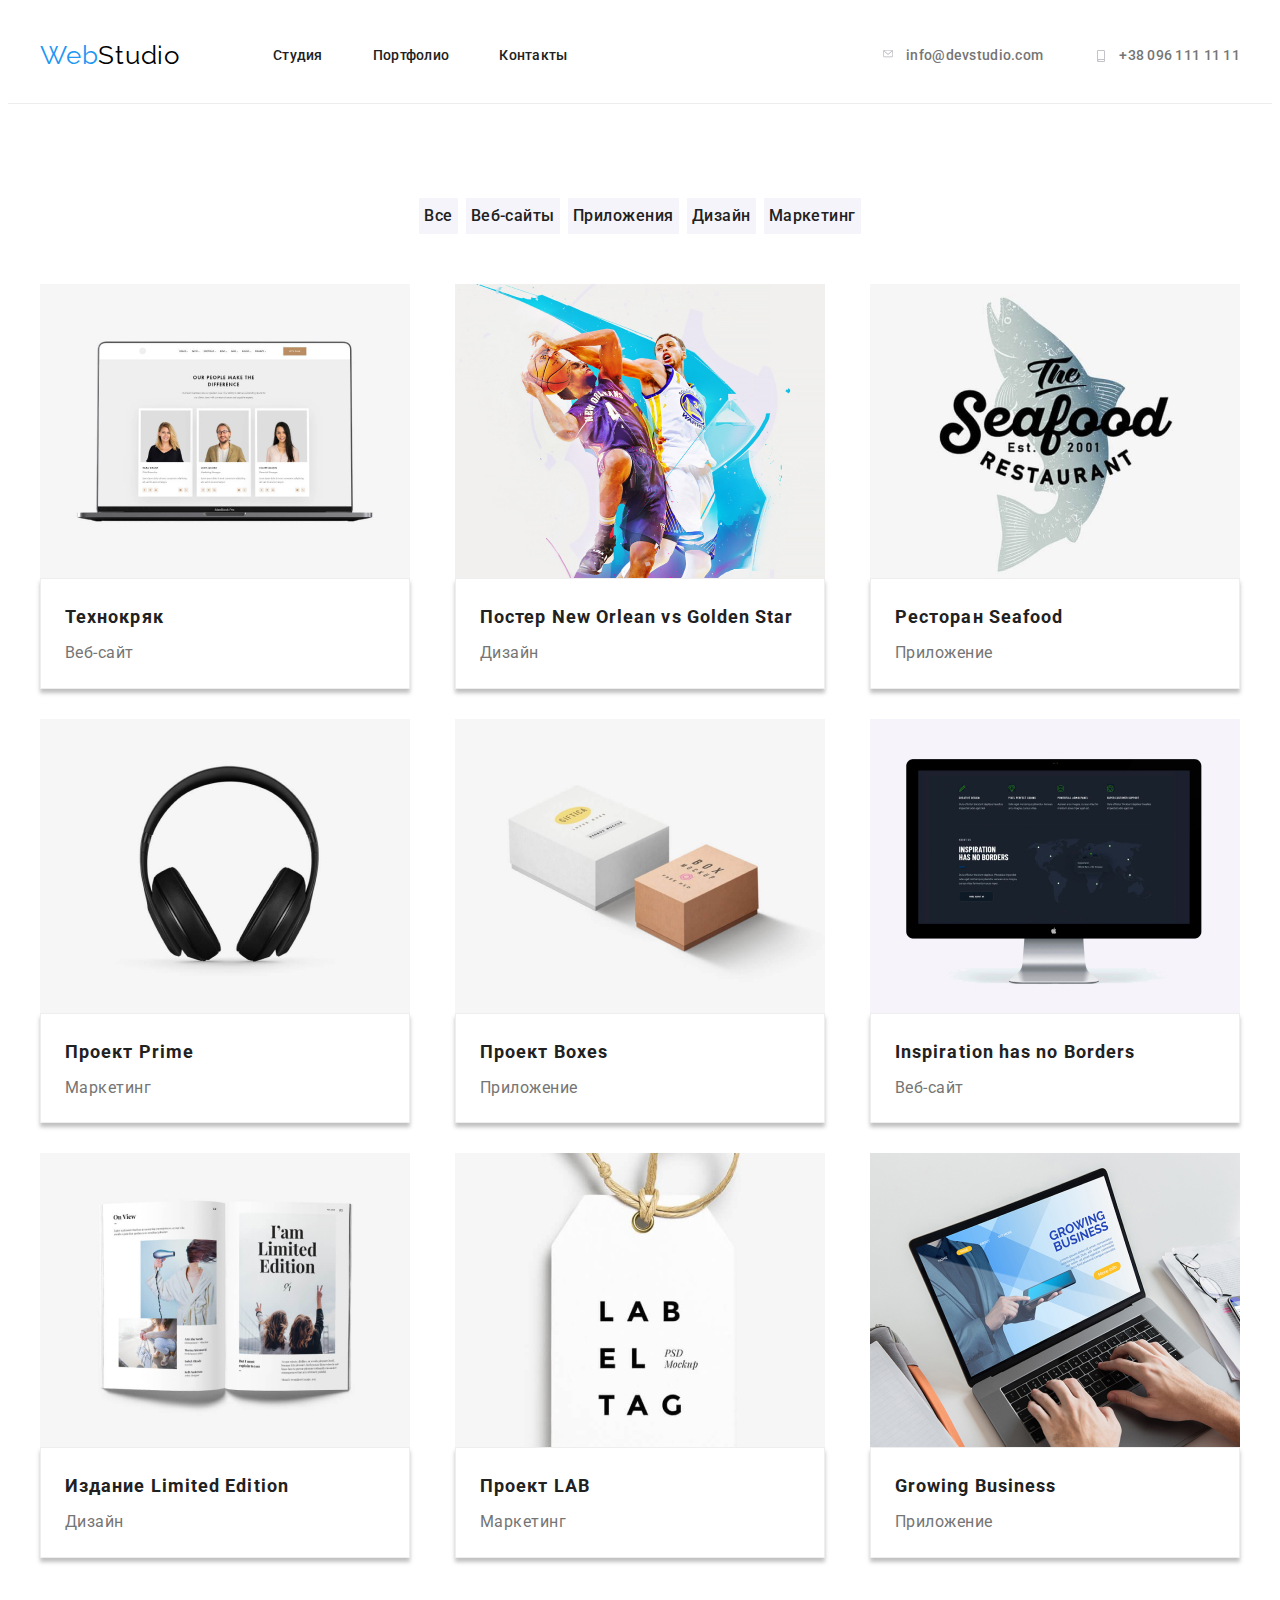
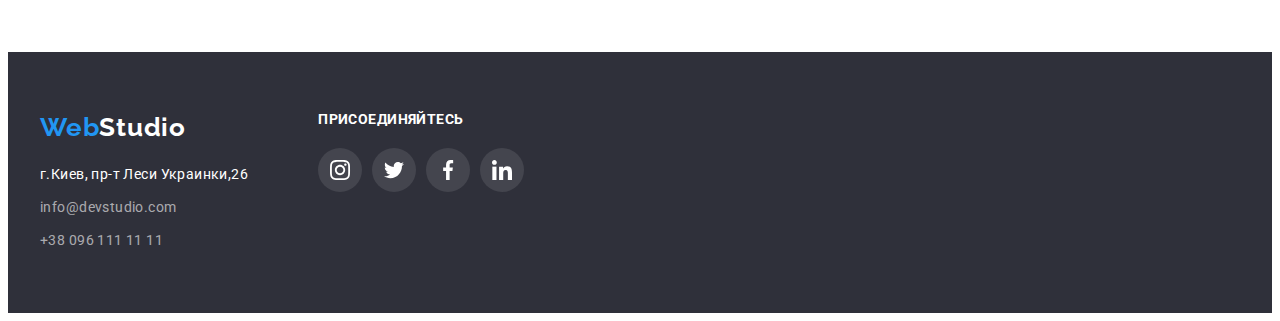
==== commit 5023246c: "nnm" ====
--- a/portfolio.html
+++ b/portfolio.html
@@ -27,22 +27,23 @@
                 <li class="item-li"><a href="" class="title-nav-text  link">Контакты</a></li>
             </ul>
         </nav>
-        <div class="conteiner-telphon">
+        <div class="conteiner-tel-mail">
             <ul class="site-nav list">
-                <svg class="client-svg-icon-konv" width="16px"height="12px">
-                    <use class="" href="./images/sprite.svg#icon-konve"></use>
+                <svg width="16" height="12" class="client-svg-icon-konv v">
+                    <use class="link-svg-pm " href="./images/sprite.svg#icon-konve"></use>
                 </svg>
                 <li class="item-li"><a href="mailto:info@devstudio.com" class="site-nav-mail link ">info@devstudio.com
                     </a></li>
 
-                <svg class="client-svg-icon-smar"  width="12px"height="16px">
-                    <use class="" href="./images/sprite.svg#icon-smartphonopt"></use>
+                <svg width="16" height="12" class="client-svg-icon-smar">
+                    <use class="link-svg-pm " href="./images/sprite.svg#icon-smartphonopt"></use>
                 </svg>
                 <li class="item-li"><a href="tel:+380961111111" class="site-nav-tel link">+38 096 111 11 11
 
                     </a></li>
+            </ul>
         </div>
-        </ul>
+
     </div>
 </header>
 
--- a/css/slyles.css
+++ b/css/slyles.css
@@ -183,18 +183,14 @@
 }
 
 .client-svg-icon-konv{
-width: 16px;
-height: 12px;
 margin-right: 10px;
-color: rgba(117, 117, 117, 1);
+fill: var(--icon-color);
 
 cursor: pointer;
 }
 .client-svg-icon-smar{
-    width: 12px;
-    height: 16px;
     margin-right: 10px;
-    
+    fill: var(--icon-color);
     cursor: pointer;
 }
 .site-nav-tel {
@@ -205,6 +201,10 @@
 .site-nav-tel:hover,
 .site-nav-tel:focus {
     color: var(--color-logo);
+}
+.link-svg-pm{
+    display: flex;
+    align-items: center;
 }
 
 /*===================================hero==========================*/
@@ -395,11 +395,6 @@
 padding-right: 30px;
 }
 
-.client-soc-linc:hover,
-.client-soc-linc:focus
- {
-background-color:var(--color-logo) ;
-}
 
 .team-social-list:not(:last-child){
 margin-right: 10px;    
@@ -415,15 +410,15 @@
 align-items: center;
   width: 44px;
   height: 44px;
- border-radius:50%;} 
-.link-svg:hover,
-.link-svg:focus{
-fill: var(--bacground-font-waight);
-}
-.link-svg {
-    fill: #AFB1B8;
-    color: #ffffff;
-}
+  fill: var(--icon-color);
+ border-radius:50%;}
+ 
+ .client-soc-linc:hover,
+ .client-soc-linc:focus{
+    background-color: var(--color-logo);
+    fill: var(--bacground-font-waight);
+ }
+
 /*=================client section==================================*/
 .client-list{
   display:flex;
@@ -446,10 +441,6 @@
 border: 1px solid var(--color-logo);
 fill: var(--color-logo);
 }
-/*
-.link-svg-cl{
-fill: currentColor;
-}*/
 
 /*=================================section team===========================================*/
 /*=========================================footer================================================*/
@@ -457,8 +448,7 @@
     display: flex;
     padding: 60px 0;
     background-color: var(--color-bacgraund-hovfut);
-    color: var(--bacground-font-waight) rpga;
-    cursor: pointer;
+    color: var(--bacground-font-waight);
 }
 .footer-webstudio {
     font-family: 'Raleway', sans-serif;
@@ -476,6 +466,7 @@
     font-size: 14px;
     line-height: 1.7;
     letter-spacing: 0.03em;
+    cursor: pointer;
 }
 
 .footer-web {
@@ -511,10 +502,7 @@
     
     margin-left: 70px;
 }
-.hoveback{
-    padding: 60px 0;
-    background-color: var(--color-bacgraund-hovfut);
-}
+
 .futer-social{
     display: flex;
     margin-left: auto;
@@ -524,8 +512,10 @@
         align-items: center;
         justify-content: center;
         width: 44px;
-            height: 44px;
-            border-radius: 50%;
+        height: 44px;
+        border-radius: 50%;
+        background-color:rgb(255, 255, 255,0.1); 
+        cursor: pointer;
 }
 .futer-soc-list:not(:last-child){
     margin-right: 10px;
@@ -544,7 +534,7 @@
 }
 .futer-text-join{
     margin-bottom:20px;
-    color: #ffffff;
+    color:var(--bacground-font-waight)
 }
 
 /*=========================================footer================================================*/
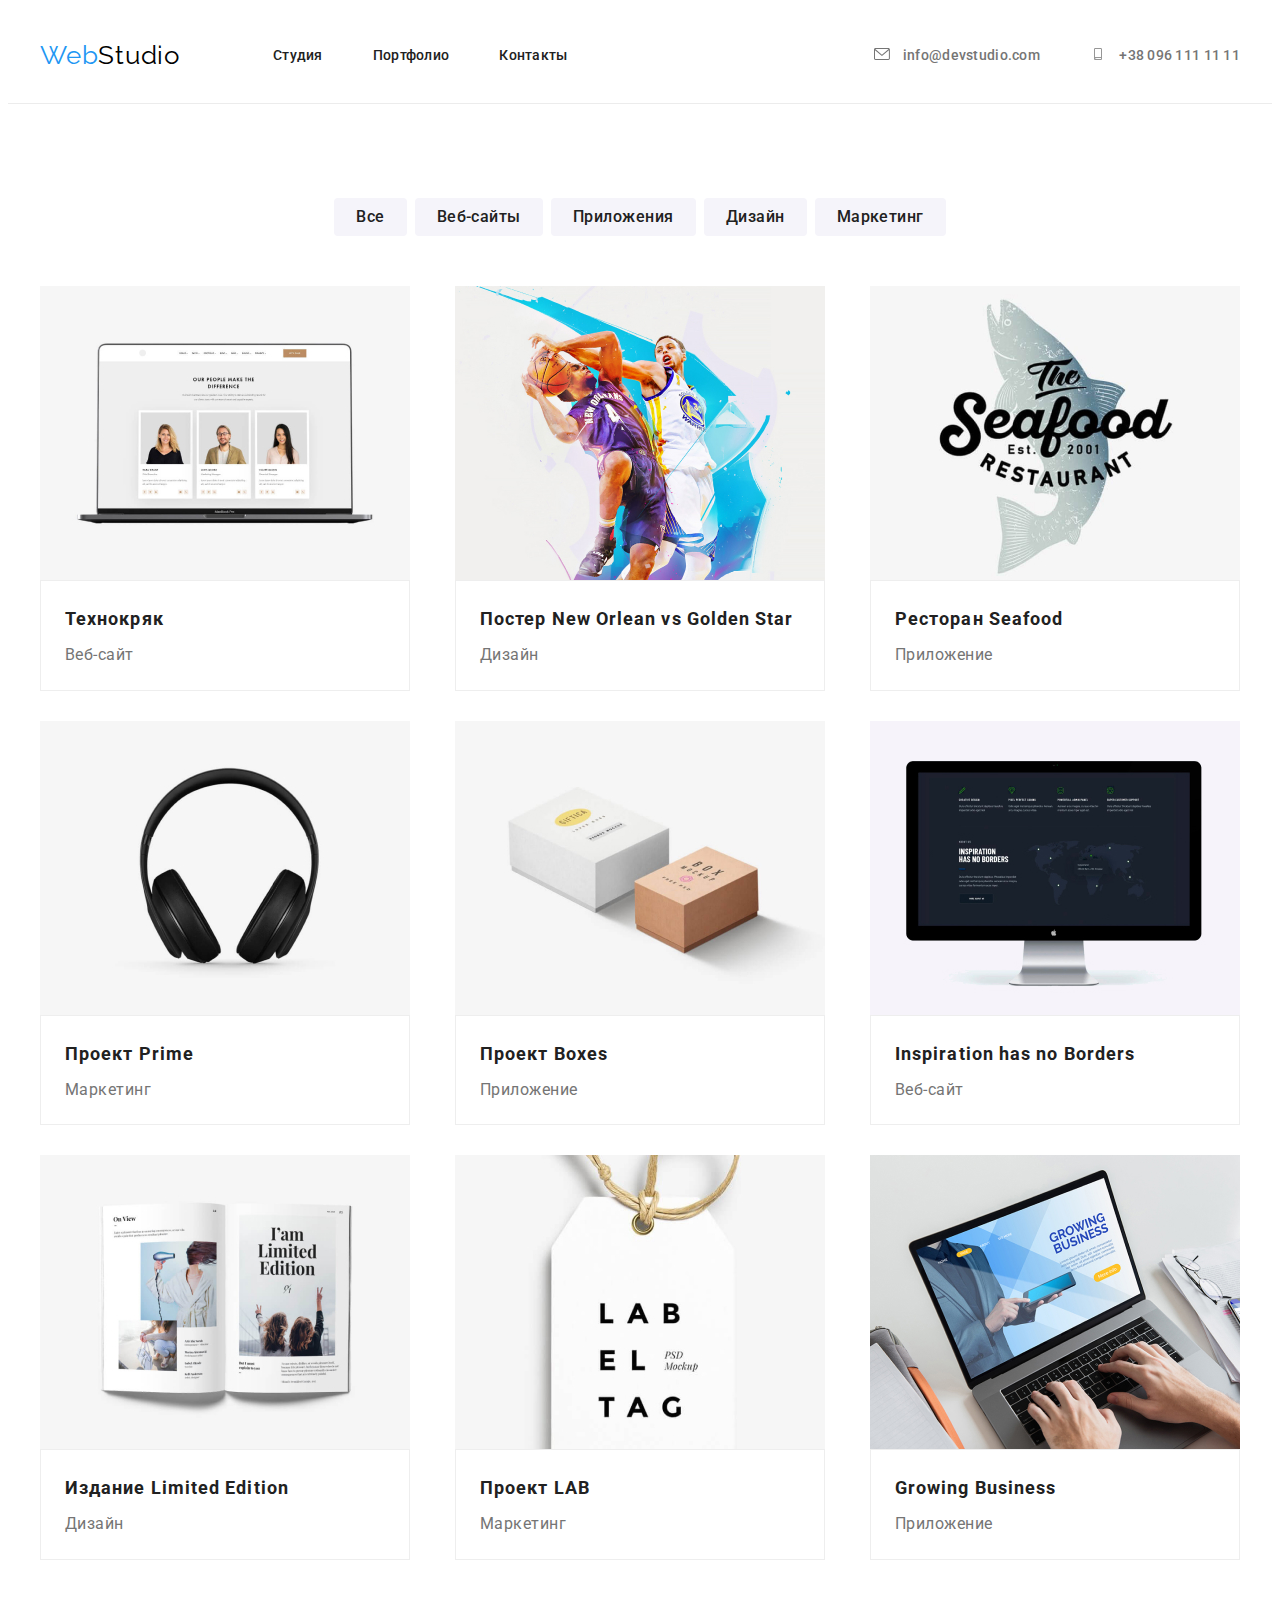
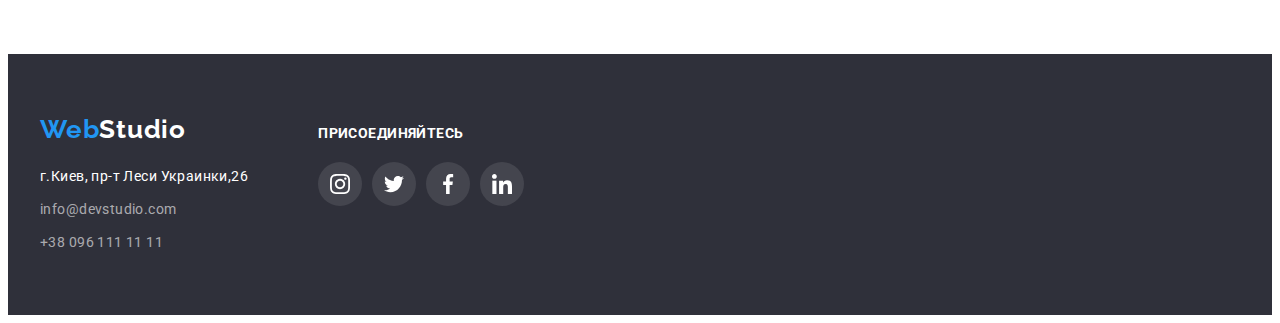
==== commit abf0412c: "hw" ====
--- a/portfolio.html
+++ b/portfolio.html
@@ -29,25 +29,28 @@
         </nav>
         <div class="conteiner-tel-mail">
             <ul class="site-nav list">
-                <svg width="16" height="12" class="client-svg-icon-konv v">
-                    <use class="link-svg-pm " href="./images/sprite.svg#icon-konve"></use>
-                </svg>
-                <li class="item-li"><a href="mailto:info@devstudio.com" class="site-nav-mail link ">info@devstudio.com
-                    </a></li>
-
-                <svg width="16" height="12" class="client-svg-icon-smar">
-                    <use class="link-svg-pm " href="./images/sprite.svg#icon-smartphonopt"></use>
-                </svg>
-                <li class="item-li"><a href="tel:+380961111111" class="site-nav-tel link">+38 096 111 11 11
-
-                    </a></li>
+                <li class="item-li">
+
+                    <a href="mailto:info@devstudio.com" class="site-nav-mail link ">
+                        <svg width="16" height="12" class="client-svg-icon-konv">
+                            <use class="link-svg-pm " href="./images/maile.svg#icon-maile"></use>
+                        </svg>
+                        info@devstudio.com
+                    </a>
+                </li>
+                <li class="item-li">
+                    <a href="tel:+380961111111" class="site-nav-tel link">
+                        <svg width="16" height="12" class="client-svg-icon-smar">
+                            <use class="link-svg-pm " href="./images/sprite.svg#icon-smartphonopt"></use>
+                        </svg>
+                        +38 096 111 11 11
+                    </a>
+                </li>
             </ul>
         </div>
 
     </div>
 </header>
-
-
 <main>
 <section class="section ">   
     <!-- button menu --> 
@@ -64,74 +67,95 @@
 </ul>
 <!-- progect -->
 <ul class="project-section-ul list">
-    <li class="section-team-card" ><img class="img" src="./images/noutkomg.jpg" alt="ноутбук" width="370" height="290"> 
-   <div class="conteiner-card"> 
+    <li class="section-project-card" >
+        <a href="" class="project-card-linc link">
+        <img class="img" src="./images/noutkomg.jpg" alt="ноутбук" width="370" height="290"> 
+        <div class="conteiner-card"> 
+
        <h2 class="project-section-title">Технокряк</h2>
     <p class="project-section-text">Веб-сайт</p>
 </div>
-</li>
-    <li class="section-project-card" ><img class="img" src="./images/basketnrw.jpg" alt="баскетбол" width="370" height="290">
-  <div class="conteiner-card"> 
+</a>
+</li>
+    <li class="section-project-card" >
+        <a href="" class="project-card-linc link">
+        <img class="img" src="./images/basketnrw.jpg" alt="баскетбол" width="370" height="290">
+  <div class="conteiner-card">
+      
        <h2 lang="en" class="project-section-title">Постер New Orlean vs Golden Star</h2>
     <p class="project-section-text">Дизайн</p>
-</div>
-</li>
-
-    <li class="section-project-card" ><img class="img" src="./images/seafood.jpg" alt="логотим морской еды" width="370" height="290">
+</div> </a>
+</li>
+
+    <li class="section-project-card" >
+        <a href="" class="project-card-linc link">
+        <img class="img" src="./images/seafood.jpg" alt="логотим морской еды" width="370" height="290">
    <div class="conteiner-card"> 
        <h2 lang="en" class="project-section-title">Ресторан Seafood</h2>
     <p class="project-section-text">Приложение</p>
-</div>
-</li>
-
-    <li class="section-project-card" ><img class="img" src="./images/naush.jpg" alt="наушники" width="370" height="290">
+</div></a>
+</li>
+
+    <li class="section-project-card" >
+        <a class="project-card-linc link" href="" >
+        <img class="img" src="./images/naush.jpg" alt="наушники" width="370" height="290">
    <div class="conteiner-card"> 
+  
        <h2 lang="en" class="project-section-title">Проект Prime</h2>
     <p class="project-section-text">Маркетинг</p>
-</div>
-</li>
-
-
-    <li class="section-project-card" ><img class="img" src="./images/korobki.jpg" alt="коробкт картонные" width="370" height="290">
-  <div class="conteiner-card"> 
+</div> </a>
+</li>
+    <li class="section-project-card" >
+        <a href="" class="project-card-linc link">
+        <img class="img" src="./images/korobki.jpg" alt="коробкт картонные" width="370" height="290">
+  <div class="conteiner-card">
+       
        <h2 lang="en" class="project-section-title">Проект Boxes</h2>
     <p class="project-section-text">Приложение</p>
-</div>
-</li>
-
-
-    <li class="section-project-card"><img class="img" src="./images/monitor.jpg" alt="монитор компьтера" width="370" height="290">
-    <div class="conteiner-card">
+</div></a>
+</li>
+    <li class="section-project-card">
+        <a href="" class="project-card-linc link">
+        <img class="img" src="./images/monitor.jpg" alt="монитор компьтера" width="370" height="290">
+    <div class="conteiner-card">
+    
         <h2 lang="en" class="project-section-title">Inspiration has no Borders</h2>
     <p class="project-section-text">Веб-сайт</p>
-</div>
-</li>
-
-
-    <li class="section-project-card" ><img class="img" src="./images/kniga.jpg" alt="книга" width="370" height="290">
-    <div class="conteiner-card">
+</div></a>
+</li>
+    <li class="section-project-card" >
+        <a href="" class="project-card-linc link">
+        <img class="img" src="./images/kniga.jpg" alt="книга" width="370" height="290">
+    <div class="conteiner-card">
+    
         <h2 lang="en" class="project-section-title">Издание Limited Edition</h2>
     <p class="project-section-text">Дизайн</p>
-</div>
-</li>
-    <li class="section-project-card" ><img  class="img" src="./images/birka.jpg" alt="бирка" width="370" height="290">
-    <div class="conteiner-card">
+</div></a>
+</li>
+    <li class="section-project-card" >
+        <a href="" class="project-card-linc link">
+        <img  class="img" src="./images/birka.jpg" alt="бирка" width="370" height="290">
+    <div class="conteiner-card">
+   
         <h2 class="project-section-title">Проект LAB</h2>
     <p class="project-section-text">Маркетинг</p>
-</div>
-</li>
-    <li class="section-project-card" ><img class="img" src="./images/nout.jpg" alt="руки печатают на ноутбуке" width="370" height="290">
-    <div class="conteiner-card">
+</div> </a>
+</li>
+    <li class="section-project-card" >
+        <a href="" class="project-card-linc link">
+        <img class="img" src="./images/nout.jpg" alt="руки печатают на ноутбуке" width="370" height="290">
+    <div class="conteiner-card">
+   
         <h2 lang="en" class="project-section-title">Growing Business</h2>
     <p class="project-section-text">Приложение</p>
-</div>
+</div> </a>
 </li>
 </ul>
 </div>
 </section>
 </main>
 <!-- Подвал страницы -->
-<footer class="footer hoveback">
+<footer class="footer">
     <div class="conteiner conteinerdop">
         <div class=" con">
             <a href="WebStudio" lang="en" class="footer-webstudio link"><span class="footer-web">Web</span>Studio</a>
@@ -144,14 +168,14 @@
                             class="footer-mail link">info@devstudio.com</a></li>
                     <li class="footer-li"><a href="tel:+380961111111" class="footer-tel link">+38 096 111 11 11</a></li>
                 </ul>
+            </address>
         </div>
-        </address>
         <div class="ccc">
             <h3 class="section-title futer-text-join">присоединяйтесь</h3>
             <ul class="futer-social  list">
                 <li class="futer-soc-list">
                     <a class="futer-link" href="">
-                        <svg href="" class="futer-icon" widht="20" height="20">
+                        <svg class="futer-icon" width="20" height="20">
                             <use class="use-lincfut link-svg" href="./images/sprite.svg#icon-instagram">
                             </use>
                         </svg>
@@ -159,7 +183,7 @@
                 </li>
                 <li class="futer-soc-list">
                     <a href="" class="futer-link ">
-                        <svg class="futer-icon" widht="20" height="20">
+                        <svg class="futer-icon" width="20" height="20">
                             <use class="use-lincfut link-svg" href="./images/sprite.svg#icon-twitter">
                             </use>
                         </svg>
@@ -167,7 +191,7 @@
                 </li>
                 <li class="futer-soc-list">
                     <a href="" class="futer-link">
-                        <svg class="futer-icon" widht="20" height="20">
+                        <svg class="futer-icon" width="20" height="20">
                             <use class="use-lincfut link-svg" href="./images/sprite.svg#icon-facebook">
                             </use>
                         </svg>
@@ -175,7 +199,7 @@
                 </li>
                 <li class="futer-soc-list">
                     <a href="" class="futer-link">
-                        <svg class="futer-icon" widht="20" height="20">
+                        <svg class="futer-icon" width="20" height="20">
                             <use class="use-lincfut link-svg" href="./images/sprite.svg#icon-linkedin">
                             </use>
                         </svg>
--- a/css/slyles.css
+++ b/css/slyles.css
@@ -139,11 +139,7 @@
 .item-li:not(:last-child) {
     content: "";
     margin-right: 50px;}
-.client-svg-icon{
-    width: 16px;
-    height: 12px;
-
-}
+
 .title-nav-text {
     display: block;
     color: var(--title-text-color);
@@ -180,27 +176,27 @@
 .site-nav-mail:hover,
 .site-nav-mail:focus {
     color: var(--color-logo);
+    fill: var(--color-logo);
 }
 
 .client-svg-icon-konv{
 margin-right: 10px;
-fill: var(--icon-color);
-
-cursor: pointer;
+fill:currentColor;
+
 }
 .client-svg-icon-smar{
     margin-right: 10px;
-    fill: var(--icon-color);
-    cursor: pointer;
+    fill:currentColor;
 }
 .site-nav-tel {
     color: var(--primery-text-color);
-    color: rgba(117, 117, 117, 1);
+
 }
 
 .site-nav-tel:hover,
 .site-nav-tel:focus {
     color: var(--color-logo);
+    fill: var(--color-logo);
 }
 .link-svg-pm{
     display: flex;
@@ -211,21 +207,18 @@
 .hero {
     padding: 200px 0;
     text-align: center;
+max-width: 1600px;
+    height: 600px;
+    margin-left: auto;
+    margin-right: auto;
+
+    background-image: linear-gradient(rgba(47, 48, 58, 0.4), rgba(47, 48, 58, 0.4)),
+        url('../images/optimizfon.jpg');
+    border: 1px solid #000000;
+    box-shadow: 0px 4px 4px rgba(0, 0, 0, 0.25);
+
     background-color: var(--color-bacgraund-hovfut);
-    color: var(--bacground-font-waight);
-
-    
-}
-.hero-bacgraund{
-  max-width: 1600px;
-        height: 600px;
-        margin-left: auto;
-        margin-right: auto; 
-    
-        background-image: linear-gradient(rgba(47, 48, 58, 0.4), rgba(47, 48, 58, 0.4)),
-        url('/images/optimizfon.jpg');   
-    border: 1px solid #000000;
-        box-shadow: 0px 4px 4px rgba(0, 0, 0, 0.25);
+    color: var(--bacground-font-waight);  
 }
 .hero-title {
     margin-bottom: 40px;
@@ -248,8 +241,9 @@
     cursor: pointer;
     background-color: var(--color-logo);
     color: var(--bacground-font-waight);
-    border: 1px solid #000000;
     text-shadow: 0px 4px 4px rgba(0, 0, 0, 0.25);
+    box-shadow: 0px 4px 4px rgba(0, 0, 0, 0.15);
+    border-radius: 4px;
 }
 
 .button:hover,
@@ -274,31 +268,20 @@
     letter-spacing: 0.03em;
     color: var(--primery-text-color);
 }
-    /*display: block;
-        content: '';
-        height: 120px;
-        margin-bottom: 30px;
-        background: #F5F4FA;
-        border-radius: 4px;
-}*/
 .svg-idei-conteiner{
-    
+    display: flex;
+    align-items: center;
+    justify-content: center;
     width: 270px;
     height: 120px;
     background: #F5F4FA;
     border-radius: 4px;
-    margin-top: 30px;
+    margin-bottom: 30px;
   
 }
 .section-idea-details:not(:last-child) {
     margin-right: 30px;
 }
-.icon-idea-svg{
-display: inline-block;
-    margin: 25px 102px;
-    
-}
-
 .section-title {  
     margin-bottom: 10px;
     font-weight: 700;
@@ -383,25 +366,22 @@
     color: var(--primery-text-color);
     margin-bottom: 16px;
 }
-
+.section-team-card{
+      box-shadow: 0px 1px 3px rgba(0, 0, 0, 0.12), 0px 1px 1px rgba(0, 0, 0, 0.14), 0px 2px 1px rgba(0, 0, 0, 0.2);
+    border-radius: 0px 0px 4px 4px; 
+}
 .cont-team-text {
     padding: 30px 0;
-    box-shadow: 0px 1px 3px rgba(0, 0, 0, 0.12), 0px 1px 1px rgba(0, 0, 0, 0.14), 0px 2px 1px rgba(0, 0, 0, 0.2);
-    border-radius: 0px 0px 4px 4px;
+ 
 }
 .team-ul-list{
     display: flex;  
-padding-left: 32px;
-padding-right: 30px;
+justify-content: center;
 }
 
 
 .team-social-list:not(:last-child){
 margin-right: 10px;    
-}
-.client-svg-icon{
-   width: 20px; 
-   height: 20px; 
 }
 
 .client-soc-linc{
@@ -435,6 +415,7 @@
     height: 92px; 
     fill: var(--icon-color) ;
     border: 1px solid rgba(175, 177, 184, 1);
+    border-radius: 4px;
 }
 .socil-clients-link:hover,
 .socil-clients-link:focus{
@@ -492,8 +473,7 @@
 }
 .conteinerdop{
     display:flex;
-    justify-content: flex-start;
-background-color: var(--color-bacgraund-hovfut);
+   align-items: baseline;
 }
 
 .ccc{
@@ -550,7 +530,7 @@
 
 /*button portfolio*/
 .button-menu-portfolio {
-    padding: 5px;
+    padding: 6px 22px;
     font-family: inherit;
     font-weight: 500;
     font-size: 16px;
@@ -560,13 +540,16 @@
     background-color: #F5F4FA;
     color: var(--title-text-color);
     cursor: pointer;
-    border: 0px;
-}
-
+    border: transparent;
+    border-radius: 4px;
+}
+/*Не нашла в макете где искать их параметры border: transparent;
+border-radius: 4px; ??*/
 .button-menu-portfolio:hover,
 .button-menu-portfolio:focus {
     background-color: var(--color-logo);
-    color: var(--bacground-font-waight)
+    color: var(--bacground-font-waight);
+filter: drop-shadow(0px 4px 4px rgba(0, 0, 0, 0.25)) drop-shadow(0px 4px 4px rgba(0, 0, 0, 0.25)) drop-shadow(0px 4px 4px rgba(0, 0, 0, 0.25));
 }
 
 /*progect card section*/
@@ -587,10 +570,14 @@
     padding-right: 24px;
     padding-left: 24px;
     padding-bottom: 20px;
-box-shadow: 0px 4px 4px 0px rgba(0, 0, 0, 0.25);
-    
-    border: 1px solid rgba(238, 238, 238, 1);
-    
+    border: 1px solid rgba(238, 238, 238, 1);  
+}
+.project-card-linc{
+    display: block;
+}
+.project-card-linc:hover,
+.project-card-linc:focus{
+box-shadow: 0px 1px 1px rgba(0, 0, 0, 0.12), 0px 4px 4px rgba(0, 0, 0, 0.06), 1px 4px 6px rgba(0, 0, 0, 0.16);
 }
 
 .section-project-card:not(:nth-last-child(-n + 3)) {
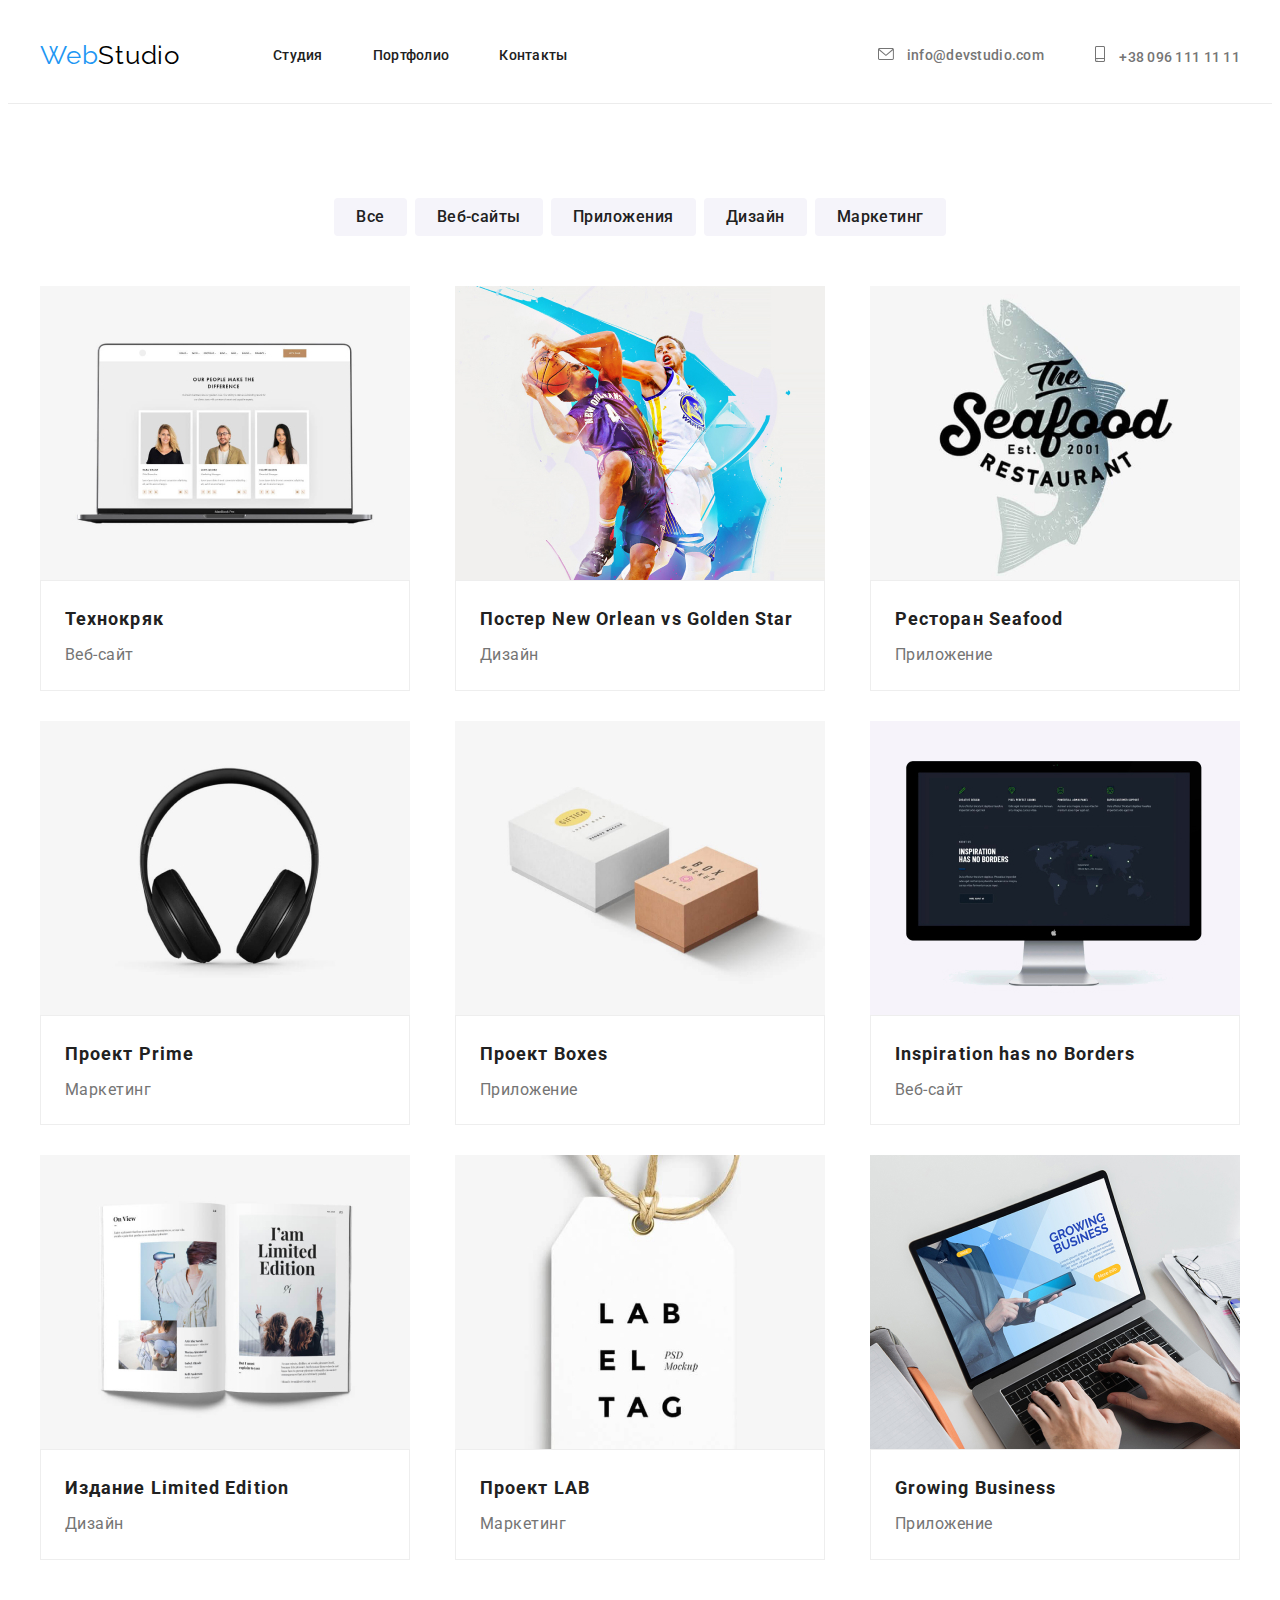
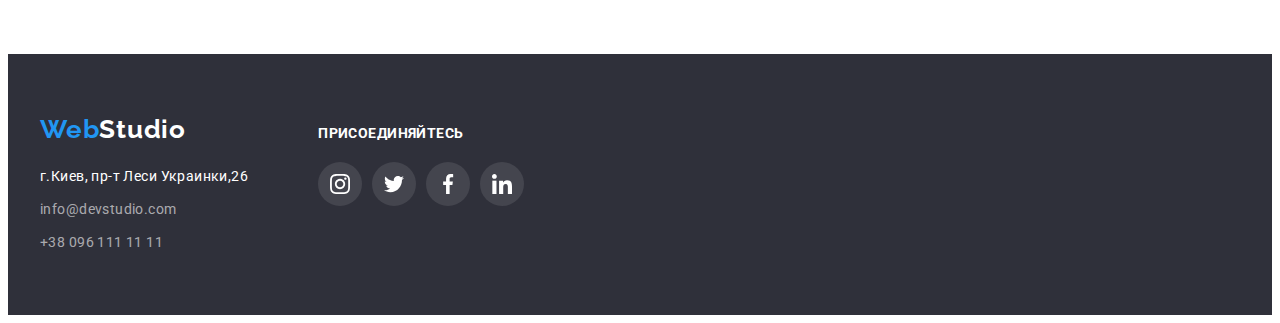
==== commit ccf48204: "jjj" ====
--- a/portfolio.html
+++ b/portfolio.html
@@ -40,7 +40,7 @@
                 </li>
                 <li class="item-li">
                     <a href="tel:+380961111111" class="site-nav-tel link">
-                        <svg width="16" height="12" class="client-svg-icon-smar">
+                        <svg width="12" height="16" class="client-svg-icon-smar">
                             <use class="link-svg-pm " href="./images/sprite.svg#icon-smartphonopt"></use>
                         </svg>
                         +38 096 111 11 11
--- a/css/slyles.css
+++ b/css/slyles.css
@@ -539,7 +539,6 @@
     letter-spacing: 0.03em;
     background-color: #F5F4FA;
     color: var(--title-text-color);
-    cursor: pointer;
     border: transparent;
     border-radius: 4px;
 }
